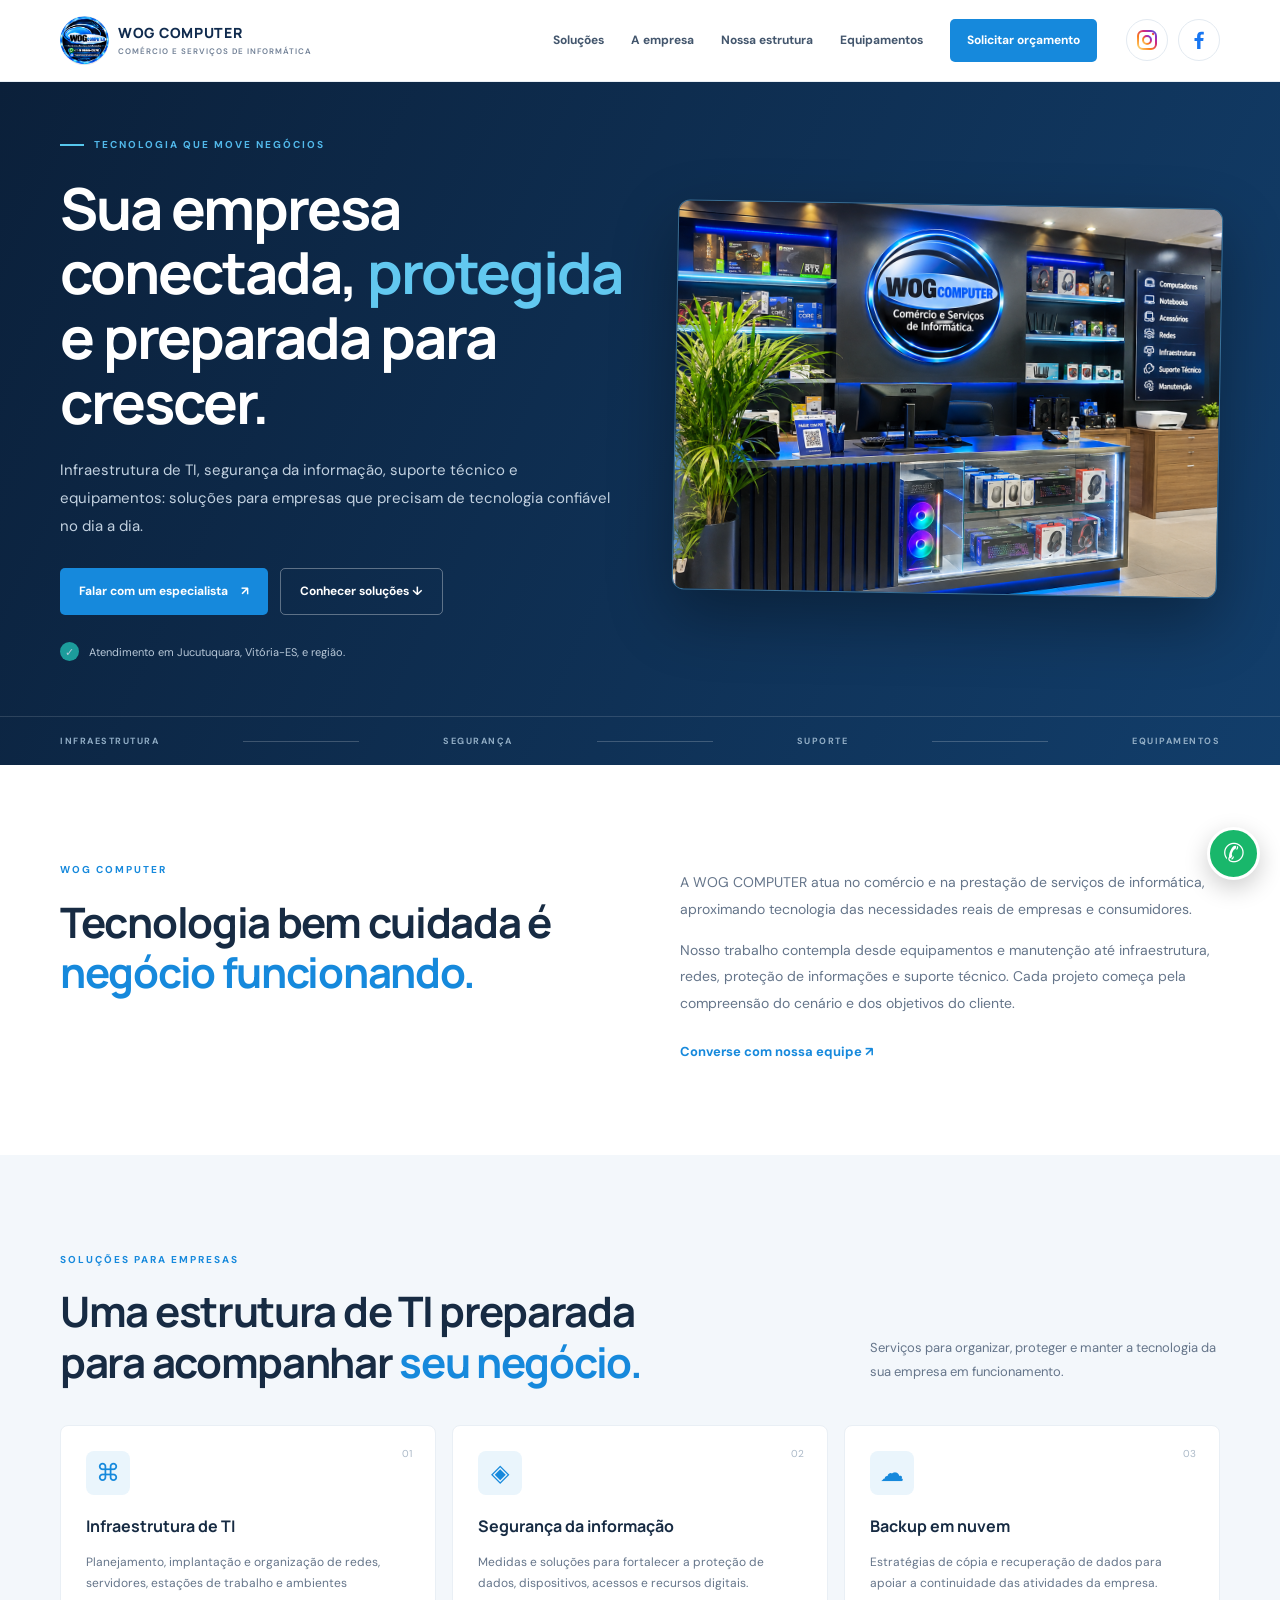
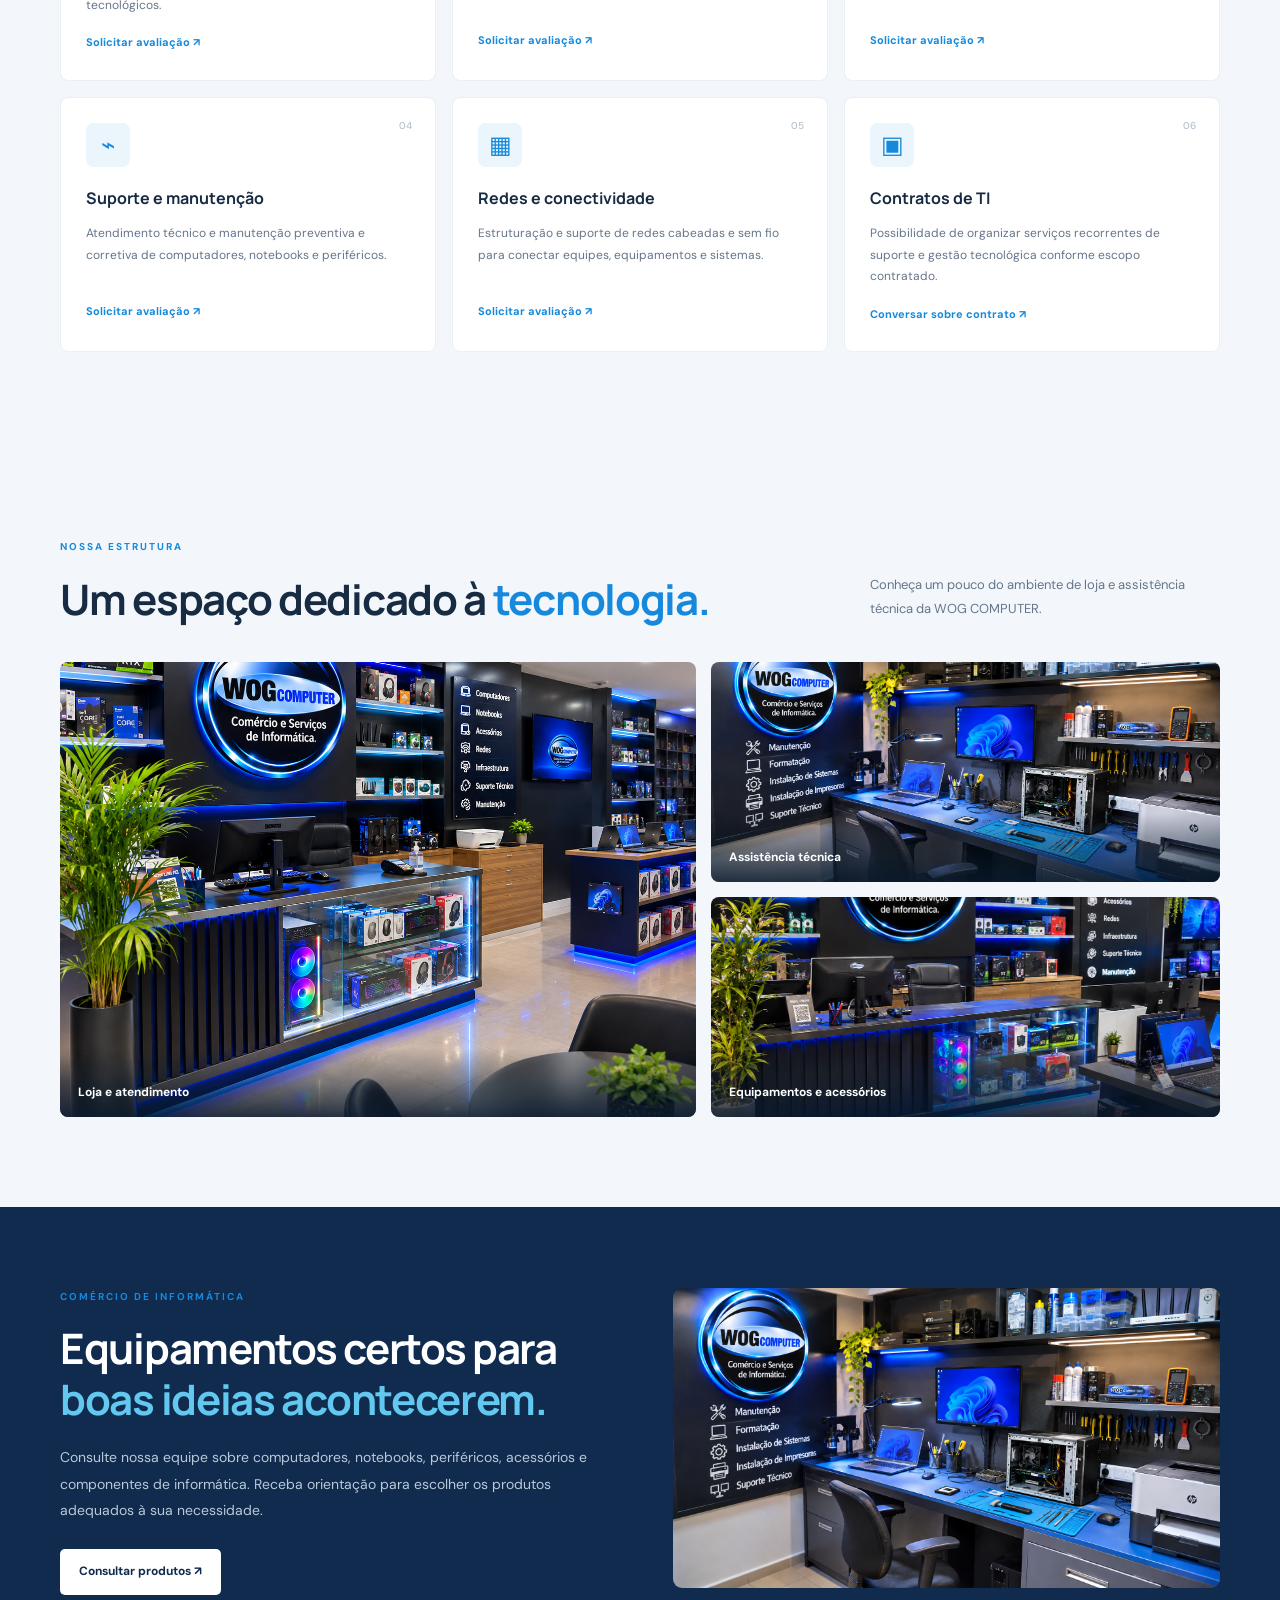
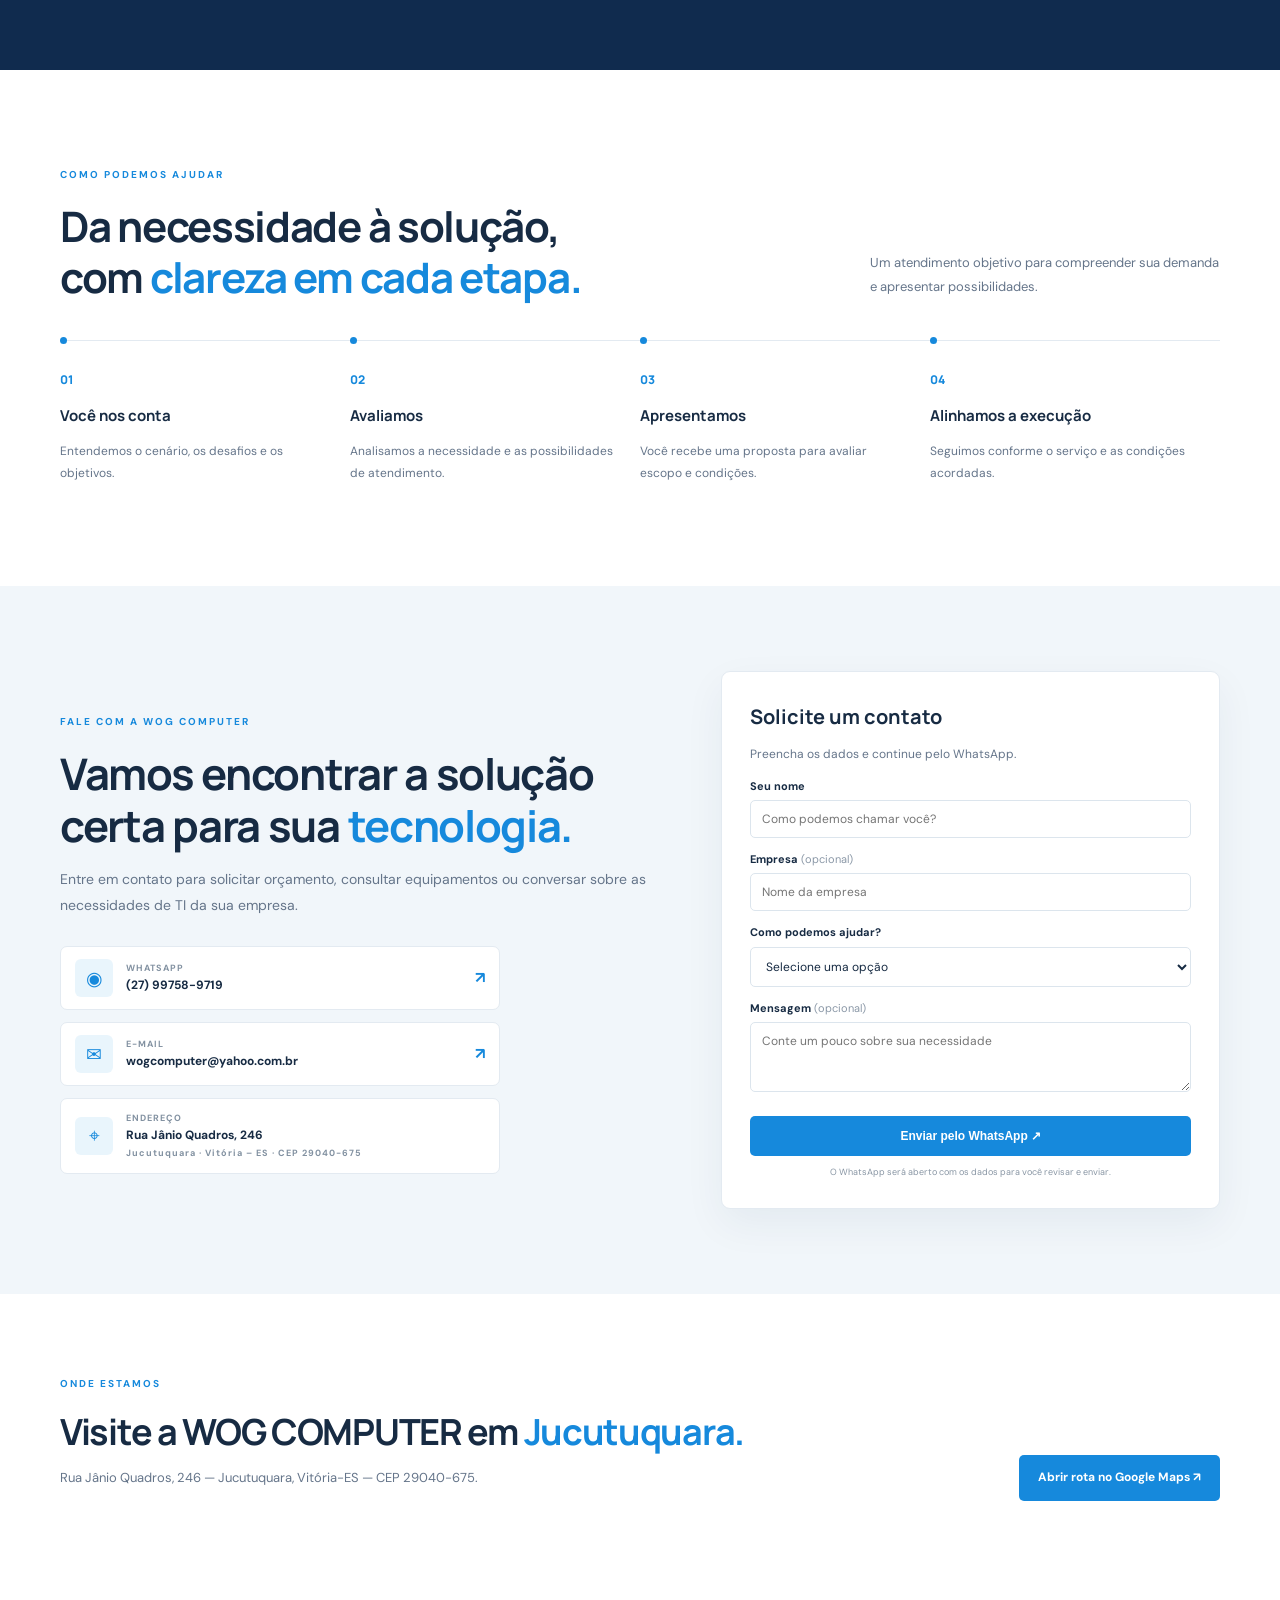
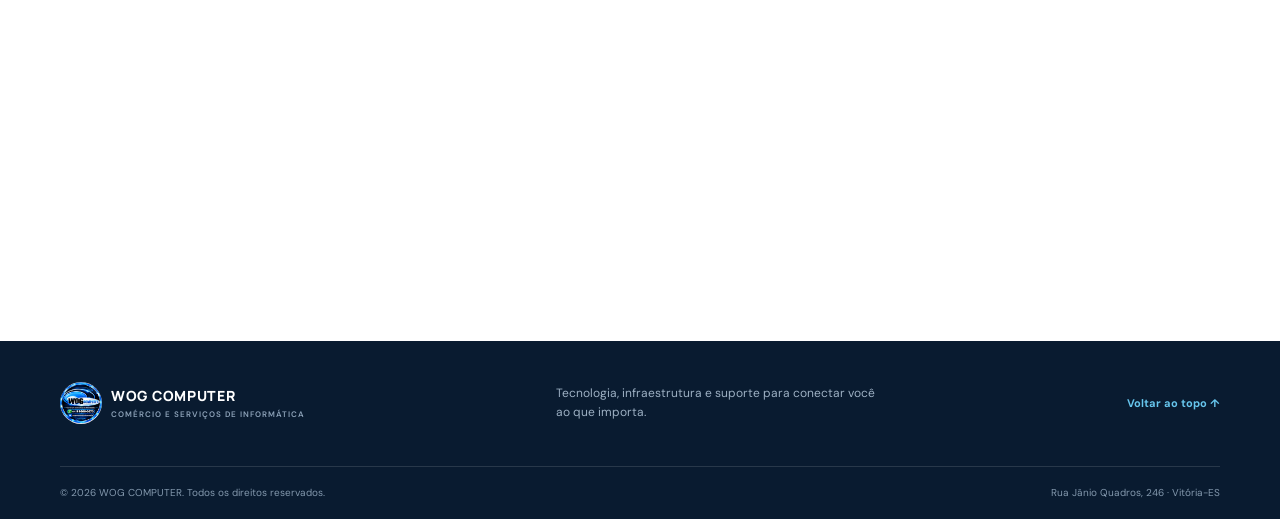
==== index.html @ 7e0d4d4d "WOG_COMPUTER_v2.3.2_ajuste_redes_sociais Ajustes das redes socias instagram e facebook." ====
<!doctype html>
<html lang="pt-BR">
<head>
<!-- Google Analytics 4 - WOG COMPUTER -->
<script async src="https://www.googletagmanager.com/gtag/js?id=G-Y3W56JDHZ1"></script>
<script>
  window.dataLayer = window.dataLayer || [];
  function gtag(){dataLayer.push(arguments);}
  gtag('js', new Date());
  gtag('config', 'G-Y3W56JDHZ1');
</script>
<meta charset="utf-8"><meta name="viewport" content="width=device-width, initial-scale=1">
<meta name="theme-color" content="#102b4e">
<meta name="description" content="WOG COMPUTER em Jucutuquara, Vitória-ES. Infraestrutura de TI, segurança da informação, backup em nuvem, suporte técnico e equipamentos.">
<title>WOG COMPUTER | Tecnologia, infraestrutura e serviços</title>
<link rel="icon" href="assets/favicon.svg" type="image/svg+xml"><link rel="stylesheet" href="styles.css?v=2.3.2">
<meta property="og:title" content="WOG COMPUTER | Tecnologia para sua empresa">
<meta property="og:description" content="Soluções em tecnologia, infraestrutura de TI, segurança, suporte e equipamentos em Vitória-ES.">
<meta property="og:type" content="website">
</head>
<body>
<header class="site-header"><div class="container nav-wrap">
<a class="brand" href="#inicio"><img src="assets/logo-wogcomputer.png" alt="Logo WOG COMPUTER"><span class="brand-name">WOG COMPUTER<small>COMÉRCIO E SERVIÇOS DE INFORMÁTICA</small></span></a>
<button class="menu-toggle" aria-label="Abrir menu" aria-expanded="false">☰</button>
<nav class="nav">
  <a href="#solucoes">Soluções</a>
  <a href="#empresa">A empresa</a>
  <a href="#estrutura">Nossa estrutura</a>
  <a href="#equipamentos">Equipamentos</a>
  <a href="#contato" class="nav-cta">Solicitar orçamento</a>
  <div class="social-links-header" aria-label="Redes sociais da WOG COMPUTER">
    <a class="social-link social-link-instagram" href="https://www.instagram.com/wog.computer/" target="_blank" rel="noopener noreferrer" aria-label="Instagram WOG COMPUTER">
      <svg xmlns="http://www.w3.org/2000/svg" width="24" height="24" viewBox="0 0 24 24" aria-hidden="true" focusable="false">
        <defs>
          <linearGradient id="instagramGradient" x1="0%" y1="100%" x2="100%" y2="0%">
            <stop offset="0%" stop-color="#feda75"/>
            <stop offset="35%" stop-color="#fa7e1e"/>
            <stop offset="65%" stop-color="#d62976"/>
            <stop offset="82%" stop-color="#962fbf"/>
            <stop offset="100%" stop-color="#4f5bd5"/>
          </linearGradient>
        </defs>
        <rect x="3" y="3" width="18" height="18" rx="5" fill="none" stroke="url(#instagramGradient)" stroke-width="2"/>
        <circle cx="12" cy="12" r="4" fill="none" stroke="url(#instagramGradient)" stroke-width="2"/>
        <circle cx="18" cy="6" r="1.2" fill="url(#instagramGradient)"/>
      </svg>
    </a>
    <a class="social-link social-link-facebook" href="https://www.facebook.com/wogcomputer" target="_blank" rel="noopener noreferrer" aria-label="Facebook WOG COMPUTER">
      <svg xmlns="http://www.w3.org/2000/svg" width="24" height="24" viewBox="0 0 24 24" aria-hidden="true" focusable="false">
        <path fill="#1877F2" d="M13.5 21v-8h2.7l.4-3h-3.1V8.1c0-.9.3-1.5 1.6-1.5h1.7V3.9c-.3 0-1.3-.1-2.5-.1-2.5 0-4.2 1.5-4.2 4.3V10H7.5v3h2.6v8z"/>
      </svg>
    </a>
  </div>
</nav>
</div></header>  
<main>
<section class="hero" id="inicio"><div class="container hero-grid"><div class="hero-copy">
<span class="eyebrow"><i></i> TECNOLOGIA QUE MOVE NEGÓCIOS</span>
<h1>Sua empresa conectada, <em>protegida</em> e preparada para crescer.</h1>
<p>Infraestrutura de TI, segurança da informação, suporte técnico e equipamentos: soluções para empresas que precisam de tecnologia confiável no dia a dia.</p>
<div class="hero-actions"><a class="btn btn-primary" href="https://wa.me/5527997589719?text=Ol%C3%A1%21%20Quero%20solicitar%20um%20or%C3%A7amento%20com%20a%20WOG%20COMPUTER." target="_blank" rel="noopener">Falar com um especialista <span>↗</span></a><a class="btn btn-ghost" href="#solucoes">Conhecer soluções ↓</a></div>
<div class="hero-proof"><span class="proof-icon">✓</span><span>Atendimento em Jucutuquara, Vitória-ES, e região.</span></div>
</div><div class="hero-visual"><img src="assets/loja-wogcomputer.png" alt="Interior da loja WOG COMPUTER em ambiente moderno"></div></div>
<div class="hero-bottom"><div class="container bottom-inner"><span>INFRAESTRUTURA</span><span class="bottom-line"></span><span>SEGURANÇA</span><span class="bottom-line"></span><span>SUPORTE</span><span class="bottom-line"></span><span>EQUIPAMENTOS</span></div></div></section>

<section class="section intro" id="empresa"><div class="container intro-grid"><div><span class="section-kicker">WOG COMPUTER</span><h2>Tecnologia bem cuidada é <em>negócio funcionando.</em></h2></div><div class="intro-text"><p>A WOG COMPUTER atua no comércio e na prestação de serviços de informática, aproximando tecnologia das necessidades reais de empresas e consumidores.</p><p>Nosso trabalho contempla desde equipamentos e manutenção até infraestrutura, redes, proteção de informações e suporte técnico. Cada projeto começa pela compreensão do cenário e dos objetivos do cliente.</p><a class="text-link" href="#contato">Converse com nossa equipe ↗</a></div></div></section>

<section class="section solutions" id="solucoes"><div class="container"><div class="section-heading"><div><span class="section-kicker">SOLUÇÕES PARA EMPRESAS</span><h2>Uma estrutura de TI preparada<br>para acompanhar <em>seu negócio.</em></h2></div><p>Serviços para organizar, proteger e manter a tecnologia da sua empresa em funcionamento.</p></div>
<div class="service-grid">
<article class="service-card"><span class="service-number">01</span><div class="service-icon">⌘</div><h3>Infraestrutura de TI</h3><p>Planejamento, implantação e organização de redes, servidores, estações de trabalho e ambientes tecnológicos.</p><a href="#contato">Solicitar avaliação ↗</a></article>
<article class="service-card"><span class="service-number">02</span><div class="service-icon">◈</div><h3>Segurança da informação</h3><p>Medidas e soluções para fortalecer a proteção de dados, dispositivos, acessos e recursos digitais.</p><a href="#contato">Solicitar avaliação ↗</a></article>
<article class="service-card"><span class="service-number">03</span><div class="service-icon">☁</div><h3>Backup em nuvem</h3><p>Estratégias de cópia e recuperação de dados para apoiar a continuidade das atividades da empresa.</p><a href="#contato">Solicitar avaliação ↗</a></article>
<article class="service-card"><span class="service-number">04</span><div class="service-icon">⌁</div><h3>Suporte e manutenção</h3><p>Atendimento técnico e manutenção preventiva e corretiva de computadores, notebooks e periféricos.</p><a href="#contato">Solicitar avaliação ↗</a></article>
<article class="service-card"><span class="service-number">05</span><div class="service-icon">▦</div><h3>Redes e conectividade</h3><p>Estruturação e suporte de redes cabeadas e sem fio para conectar equipes, equipamentos e sistemas.</p><a href="#contato">Solicitar avaliação ↗</a></article>
<article class="service-card"><span class="service-number">06</span><div class="service-icon">▣</div><h3>Contratos de TI</h3><p>Possibilidade de organizar serviços recorrentes de suporte e gestão tecnológica conforme escopo contratado.</p><a href="#contato">Conversar sobre contrato ↗</a></article>
</div></div></section>

<section class="gallery section" id="estrutura"><div class="container"><div class="section-heading"><div><span class="section-kicker">NOSSA ESTRUTURA</span><h2>Um espaço dedicado à <em>tecnologia.</em></h2></div><p>Conheça um pouco do ambiente de loja e assistência técnica da WOG COMPUTER.</p></div>
<div class="photo-grid"><figure class="photo-main"><img src="assets/loja-interior.png" alt="Ambiente interno da WOG COMPUTER"><figcaption>Loja e atendimento</figcaption></figure><figure><img src="assets/bancada-assistencia.png" alt="Bancada de assistência técnica e manutenção"><figcaption>Assistência técnica</figcaption></figure><figure><img src="assets/loja-moderna.png" alt="Exposição de equipamentos e acessórios"><figcaption>Equipamentos e acessórios</figcaption></figure></div></div></section>

<section class="equipment" id="equipamentos"><div class="container equipment-grid"><div class="equipment-copy"><span class="section-kicker">COMÉRCIO DE INFORMÁTICA</span><h2>Equipamentos certos para <em>boas ideias acontecerem.</em></h2><p>Consulte nossa equipe sobre computadores, notebooks, periféricos, acessórios e componentes de informática. Receba orientação para escolher os produtos adequados à sua necessidade.</p><a class="btn btn-light" href="https://wa.me/5527997589719?text=Ol%C3%A1%21%20Quero%20consultar%20equipamentos%20com%20a%20WOG%20COMPUTER." target="_blank" rel="noopener">Consultar produtos ↗</a></div><div class="equipment-image"><img src="assets/bancada-assistencia.png" alt="Equipamentos e serviços de informática"></div></div></section>

<section class="section process"><div class="container"><div class="section-heading"><div><span class="section-kicker">COMO PODEMOS AJUDAR</span><h2>Da necessidade à solução,<br>com <em>clareza em cada etapa.</em></h2></div><p>Um atendimento objetivo para compreender sua demanda e apresentar possibilidades.</p></div><div class="steps"><div class="step"><b>01</b><h3>Você nos conta</h3><p>Entendemos o cenário, os desafios e os objetivos.</p></div><div class="step"><b>02</b><h3>Avaliamos</h3><p>Analisamos a necessidade e as possibilidades de atendimento.</p></div><div class="step"><b>03</b><h3>Apresentamos</h3><p>Você recebe uma proposta para avaliar escopo e condições.</p></div><div class="step"><b>04</b><h3>Alinhamos a execução</h3><p>Seguimos conforme o serviço e as condições acordadas.</p></div></div></div></section>

<section class="contact" id="contato"><div class="container contact-grid"><div><span class="section-kicker">FALE COM A WOG COMPUTER</span><h2>Vamos encontrar a solução certa para sua <em>tecnologia.</em></h2><p>Entre em contato para solicitar orçamento, consultar equipamentos ou conversar sobre as necessidades de TI da sua empresa.</p>
<div class="contact-items"><a href="https://wa.me/5527997589719" target="_blank" rel="noopener"><span class="contact-symbol">◉</span><span><small>WHATSAPP</small><strong>(27) 99758-9719</strong></span><b>↗</b></a><a href="mailto:wogcomputer@yahoo.com.br"><span class="contact-symbol">✉</span><span><small>E-MAIL</small><strong>wogcomputer@yahoo.com.br</strong></span><b>↗</b></a><div class="address-card"><span class="contact-symbol">⌖</span><span><small>ENDEREÇO</small><strong>Rua Jânio Quadros, 246</strong><small>Jucutuquara · Vitória – ES · CEP 29040-675</small></span></div></div>
</div><form class="contact-form" id="quote-form"><h3>Solicite um contato</h3><p>Preencha os dados e continue pelo WhatsApp.</p>
<label for="name">Seu nome</label><input id="name" name="name" required placeholder="Como podemos chamar você?">
<label for="company">Empresa <span>(opcional)</span></label><input id="company" name="company" placeholder="Nome da empresa">
<label for="interest">Como podemos ajudar?</label><select id="interest" name="interest" required><option value="">Selecione uma opção</option><option>Infraestrutura de TI</option><option>Segurança da informação</option><option>Backup em nuvem</option><option>Suporte e manutenção</option><option>Redes e conectividade</option><option>Computadores e equipamentos</option><option>Contrato de serviços de TI</option><option>Outra necessidade</option></select>
<label for="message">Mensagem <span>(opcional)</span></label><textarea id="message" name="message" rows="3" placeholder="Conte um pouco sobre sua necessidade"></textarea>
<button class="btn btn-primary form-submit" type="submit">Enviar pelo WhatsApp ↗</button><small class="form-note">O WhatsApp será aberto com os dados para você revisar e enviar.</small></form></div></section>

<section class="map-section"><div class="container map-heading"><div><span class="section-kicker">ONDE ESTAMOS</span><h2>Visite a WOG COMPUTER em <em>Jucutuquara.</em></h2><p>Rua Jânio Quadros, 246 — Jucutuquara, Vitória-ES — CEP 29040-675.</p></div><a class="btn btn-primary" href="https://www.google.com/maps/search/?api=1&query=Rua%20J%C3%A2nio%20Quadros%2C%20246%2C%20Jucutuquara%2C%20Vit%C3%B3ria%2C%20ES%2C%2029040-675" target="_blank" rel="noopener">Abrir rota no Google Maps ↗</a></div><div class="container"><iframe class="map-frame" title="Mapa da região da WOG COMPUTER em Jucutuquara, Vitória-ES" src="https://www.google.com/maps?q=Rua%20J%C3%A2nio%20Quadros%2C%20246%2C%20Jucutuquara%2C%20Vit%C3%B3ria%2C%20ES%2C%2029040-675&output=embed" loading="lazy" referrerpolicy="no-referrer-when-downgrade"></iframe></div></section>
</main>
<footer class="footer"><div class="container footer-top"><a class="brand brand-footer" href="#inicio"><img src="assets/logo-wogcomputer.png" alt=""><span class="brand-name">WOG COMPUTER<small>COMÉRCIO E SERVIÇOS DE INFORMÁTICA</small></span></a><p>Tecnologia, infraestrutura e suporte para conectar você ao que importa.</p><a class="back-top" href="#inicio">Voltar ao topo ↑</a></div><div class="container footer-bottom"><span>© <span id="year"></span> WOG COMPUTER. Todos os direitos reservados.</span><span>Rua Jânio Quadros, 246 · Vitória-ES</span></div></footer>
<a class="whatsapp-float" href="https://wa.me/5527997589719?text=Ol%C3%A1%21%20Vim%20pelo%20site%20da%20WOG%20COMPUTER." target="_blank" rel="noopener" aria-label="Fale com a WOG COMPUTER pelo WhatsApp">✆</a>
<script src="script.js"></script>
</body></html>
---- styles.css ----
@import url('https://fonts.googleapis.com/css2?family=DM+Sans:wght@400;500;600;700&family=Manrope:wght@400;500;600;700;800&display=swap');
:root{--navy:#102b4e;--blue:#1689dc;--cyan:#56c7ed;--ink:#172b43;--muted:#65758a;--pale:#f3f7fb;--line:#e3eaf1}*{box-sizing:border-box}html{scroll-behavior:smooth;scroll-padding-top:85px}body{margin:0;font-family:"DM Sans",Arial,sans-serif;color:var(--ink);line-height:1.65}a{color:inherit;text-decoration:none}.container{width:min(1160px,calc(100% - 44px));margin:auto}.site-header{height:82px;background:#fff;position:sticky;top:0;z-index:20;border-bottom:1px solid #e8eef4}.nav-wrap{height:100%;display:flex;align-items:center;justify-content:space-between}.brand{display:flex;align-items:center;gap:9px;color:var(--navy)}.brand img{width:49px;height:49px;object-fit:cover;border-radius:50%}.brand-name{font:800 14px Manrope,sans-serif;letter-spacing:.7px;line-height:1.2}.brand-name small{display:block;font:600 8px "DM Sans",sans-serif;letter-spacing:1px;color:#718096;margin-top:4px}.nav{display:flex;align-items:center;gap:27px;font-size:12px;font-weight:700;color:#43566d}.nav a:hover{color:var(--blue)}.nav .nav-cta{background:var(--blue);color:white;padding:12px 17px;border-radius:5px}.menu-toggle{display:none;border:0;background:none;font-size:25px;color:var(--navy)}
.hero{background:linear-gradient(115deg,#0b203a,#123e6b);color:#fff;overflow:hidden}.hero-grid{min-height:560px;display:grid;grid-template-columns:1fr .95fr;gap:42px;align-items:center;padding:55px 0}.eyebrow,.section-kicker{font-size:10px;font-weight:700;letter-spacing:2px;color:#52b9eb}.eyebrow{display:flex;gap:10px;align-items:center}.eyebrow i{width:24px;height:2px;background:var(--cyan)}h1,h2,h3{font-family:Manrope,sans-serif}h1{font-size:clamp(38px,4.8vw,58px);line-height:1.12;letter-spacing:-2px;margin:22px 0}h1 em,h2 em{font-style:normal;color:#62c8f0}.hero-copy>p{font-size:15px;line-height:1.85;color:#c2d1e0;max-width:550px}.hero-actions{display:flex;gap:12px;flex-wrap:wrap;margin-top:27px}.btn{display:inline-flex;align-items:center;justify-content:center;gap:13px;padding:13px 19px;border-radius:5px;font-weight:700;font-size:12px;border:0;cursor:pointer;transition:.2s}.btn-primary{background:var(--blue);color:#fff}.btn-primary:hover{background:#0875c1;transform:translateY(-2px)}.btn-ghost{color:white;border:1px solid #ffffff55}.hero-proof{display:flex;gap:10px;align-items:center;color:#b9c9d9;font-size:11px;margin-top:27px}.proof-icon{width:19px;height:19px;border-radius:50%;background:#1c9c9b;display:grid;place-items:center}.hero-visual{height:390px;border-radius:12px;overflow:hidden;border:1px solid #7bc7ed66;box-shadow:0 25px 65px #0005;transform:rotate(1deg)}.hero-visual img{width:100%;height:100%;object-fit:cover}.hero-bottom{border-top:1px solid #ffffff22}.bottom-inner{height:48px;display:flex;align-items:center;justify-content:space-between;color:#91adc5;font-size:9px;letter-spacing:1.5px;font-weight:700}.bottom-line{height:1px;width:10%;background:#ffffff33}
.section{padding:90px 0}.intro-grid{display:grid;grid-template-columns:1fr 1fr;gap:80px}.section-kicker{color:var(--blue)}h2{font-size:clamp(29px,3.4vw,42px);line-height:1.2;letter-spacing:-1.3px;margin:15px 0 0}.section h2 em,.contact h2 em,.map-section h2 em{color:var(--blue)}.intro-text{font-size:14px;line-height:1.9;color:var(--muted)}.text-link{display:inline-block;color:var(--blue);font-weight:700;margin-top:10px;font-size:13px}.solutions,.gallery{background:var(--pale)}.section-heading{display:flex;justify-content:space-between;align-items:end;gap:40px;margin-bottom:38px}.section-heading>p{max-width:350px;color:var(--muted);font-size:13px;line-height:1.8;margin:0 0 4px}.service-grid{display:grid;grid-template-columns:repeat(3,1fr);gap:16px}.service-card{background:#fff;border:1px solid #e9eff5;border-radius:8px;padding:25px;min-height:245px;position:relative;transition:.2s}.service-card:hover{transform:translateY(-4px);box-shadow:0 15px 35px #14395b12}.service-number{position:absolute;right:23px;top:20px;color:#aab8c7;font-size:10px}.service-icon{width:44px;height:44px;border-radius:8px;background:#eaf5fc;color:var(--blue);display:grid;place-items:center;font-size:24px;margin-bottom:18px}.service-card h3{font-size:16px;margin:0 0 9px}.service-card p{font-size:12px;line-height:1.8;color:var(--muted);min-height:62px}.service-card a{font-size:11px;font-weight:700;color:var(--blue)}
.photo-grid{display:grid;grid-template-columns:1.25fr 1fr;grid-template-rows:220px 220px;gap:15px}.photo-grid figure{margin:0;position:relative;border-radius:8px;overflow:hidden;background:#dce7f0}.photo-grid figure:first-child{grid-row:span 2}.photo-grid img{width:100%;height:100%;object-fit:cover;display:block;transition:transform .4s}.photo-grid figure:hover img{transform:scale(1.035)}.photo-grid figcaption{position:absolute;bottom:0;left:0;right:0;padding:35px 18px 14px;color:#fff;font-weight:700;font-size:12px;background:linear-gradient(transparent,#07182bd9)}
.equipment{background:var(--navy);color:white}.equipment-grid{display:grid;grid-template-columns:1fr 1fr;gap:65px;align-items:center;padding:75px 0}.equipment h2{font-size:clamp(30px,3.3vw,42px);margin:15px 0}.equipment h2 em{color:#62c8f0}.equipment-copy p{color:#b9c9d8;font-size:14px;line-height:1.9;margin:20px 0 25px}.btn-light{background:white;color:var(--navy)}.equipment-image{height:300px;border-radius:9px;overflow:hidden}.equipment-image img{width:100%;height:100%;object-fit:cover}
.steps{display:grid;grid-template-columns:repeat(4,1fr);border-top:1px solid var(--line)}.step{padding:25px 22px 0 0;position:relative}.step:before{content:"";position:absolute;top:-4px;left:0;width:7px;height:7px;border-radius:50%;background:var(--blue)}.step>b{font:800 12px Manrope;color:var(--blue)}.step h3{font-size:15px;margin:12px 0 7px}.step p{font-size:12px;color:var(--muted);line-height:1.8}
.contact{background:#f1f6fa;padding:85px 0}.contact-grid{display:grid;grid-template-columns:1fr .85fr;gap:75px;align-items:center}.contact h2{font-size:clamp(31px,3.4vw,44px);margin:15px 0}.contact-grid>div>p{color:var(--muted);font-size:14px;line-height:1.85}.contact-items{display:grid;gap:12px;margin-top:27px;max-width:440px}.contact-items>a,.address-card{display:flex;align-items:center;gap:13px;padding:12px 14px;background:#fff;border:1px solid var(--line);border-radius:7px}.contact-symbol{width:38px;height:38px;background:#e9f5fc;color:var(--blue);border-radius:6px;display:grid;place-items:center;font-size:19px;flex:none}.contact-items small,.address-card small{display:block;font-size:9px;letter-spacing:1px;color:#8291a1;font-weight:700}.contact-items strong,.address-card strong{display:block;font-size:12px}.contact-items>a>b{margin-left:auto;color:var(--blue)}.contact-form{background:#fff;border:1px solid var(--line);padding:28px;border-radius:9px;box-shadow:0 15px 40px #1335530f}.contact-form h3{font-size:20px;margin:0 0 4px}.contact-form>p{font-size:12px;color:var(--muted)}.contact-form label{display:block;font-size:11px;font-weight:700;margin:12px 0 5px}.contact-form label span{font-weight:400;color:#8b98a7}.contact-form input,.contact-form select,.contact-form textarea{width:100%;border:1px solid #dce5ed;border-radius:5px;padding:10px 11px;font:12px "DM Sans",sans-serif;color:var(--ink);background:white}.contact-form textarea{resize:vertical}.form-submit{width:100%;margin-top:16px}.form-note{display:block;color:#8996a4;font-size:9px;text-align:center;margin-top:9px}
.map-section{padding:75px 0;background:white}.map-heading{display:flex;align-items:end;justify-content:space-between;gap:30px;margin-bottom:25px}.map-heading h2{font-size:clamp(26px,3vw,36px)}.map-heading p{color:var(--muted);font-size:13px}.map-frame{width:100%;height:340px;border:0;border-radius:8px;display:block}.footer{background:#091b30;color:white}.footer-top{min-height:125px;display:flex;align-items:center;justify-content:space-between;gap:20px}.brand-footer{color:white}.brand-footer img{width:42px;height:42px}.brand-footer .brand-name small{color:#8da2b8}.footer-top>p{font-size:12px;color:#9db0c3;max-width:320px}.back-top{font-size:11px;color:#67c6ed;font-weight:700}.footer-bottom{border-top:1px solid #ffffff20;min-height:53px;display:flex;justify-content:space-between;align-items:center;color:#8398ad;font-size:10px}.whatsapp-float{position:fixed;right:20px;bottom:20px;width:53px;height:53px;border-radius:50%;background:#19b76b;color:white;display:grid;place-items:center;font-size:26px;box-shadow:0 8px 25px #0003;z-index:15;border:3px solid white}
@media(max-width:850px){.nav{gap:14px;font-size:11px}.hero-grid{gap:25px}.hero-visual{height:320px}.intro-grid,.contact-grid{gap:38px}.equipment-grid{gap:30px}}
@media(max-width:680px){.container{width:calc(100% - 34px)}.site-header{height:70px}.brand img{width:42px;height:42px}.brand-name{font-size:12px}.menu-toggle{display:block;border:0;background:none;font-size:25px;color:var(--navy)}.nav{display:none;position:absolute;top:69px;left:0;right:0;background:white;padding:15px 22px 22px;box-shadow:0 15px 25px #102b4e1a;flex-direction:column;align-items:stretch;gap:0}.nav.open{display:flex}.nav a{padding:12px 3px;border-bottom:1px solid var(--line)}.nav .nav-cta{text-align:center;margin-top:10px}.hero-grid{display:block;padding:60px 0 35px}.hero-visual{height:260px;margin-top:35px}.hero h1{font-size:41px}.hero-copy>p{font-size:14px}.bottom-inner{font-size:7px;letter-spacing:.8px;gap:8px}.bottom-line{width:4%}.section{padding:68px 0}.intro-grid,.equipment-grid,.contact-grid{grid-template-columns:1fr;gap:25px}.section-heading{display:block}.section-heading>p{margin-top:17px}.service-grid{grid-template-columns:1fr}.service-card{min-height:0}.service-card p{min-height:0}.photo-grid{grid-template-columns:1fr 1fr;grid-template-rows:220px 160px}.photo-grid figure:first-child{grid-column:span 2;grid-row:auto}.equipment-grid{padding:60px 0}.equipment-image{height:220px;order:2}.steps{grid-template-columns:1fr 1fr;row-gap:22px}.contact{padding:65px 0}.contact-form{padding:22px 18px}.map-section{padding:60px 0}.map-heading{display:block}.map-heading .btn{margin-top:12px}.map-frame{height:280px}.footer-top{padding:26px 0;align-items:flex-start;flex-direction:column;gap:14px}.footer-bottom{padding:14px 0;align-items:flex-start;flex-direction:column;gap:6px}.whatsapp-float{right:14px;bottom:14px;width:49px;height:49px}}

/* Redes sociais no cabeçalho — estilos consolidados WOG COMPUTER v2.3.1 */
header.site-header nav.nav .social-links-header {
  display: flex !important;
  flex: 0 0 auto !important;
  flex-shrink: 0 !important;
  align-items: center !important;
  justify-content: center !important;
  gap: 10px !important;
  width: auto !important;
  min-width: max-content !important;
  margin: 0 0 0 2px !important;
  padding: 0 !important;
  border: 0 !important;
}

header.site-header nav.nav .social-links-header > a,
header.site-header nav.nav .social-links-header > a:link,
header.site-header nav.nav .social-links-header > a:visited {
  box-sizing: border-box !important;
  display: inline-flex !important;
  flex: 0 0 42px !important;
  flex-shrink: 0 !important;
  align-items: center !important;
  justify-content: center !important;
  width: 42px !important;
  min-width: 42px !important;
  max-width: 42px !important;
  height: 42px !important;
  min-height: 42px !important;
  max-height: 42px !important;
  margin: 0 !important;
  padding: 0 !important;
  border: 1px solid var(--line) !important;
  border-radius: 50% !important;
  border-bottom: 1px solid var(--line) !important;
  background: #fff !important;
  color: var(--navy) !important;
  line-height: 1 !important;
  text-decoration: none !important;
  opacity: 1 !important;
  visibility: visible !important;
  overflow: visible !important;
  transition: background .2s, color .2s, border-color .2s, transform .2s !important;
}

header.site-header nav.nav .social-links-header > a:hover,
header.site-header nav.nav .social-links-header > a:focus-visible {
  background: #eaf5fc !important;
  color: var(--blue) !important;
  border-color: var(--blue) !important;
  transform: translateY(-2px);
  outline-offset: 3px;
}

header.site-header nav.nav .social-links-header > a > svg {
  display: block !important;
  flex: 0 0 24px !important;
  width: 24px !important;
  min-width: 24px !important;
  max-width: 24px !important;
  height: 24px !important;
  min-height: 24px !important;
  max-height: 24px !important;
  margin: 0 !important;
  padding: 0 !important;
  overflow: visible !important;
  opacity: 1 !important;
  visibility: visible !important;
  color: currentColor !important;
}

@media (max-width: 850px) {
  .nav {
    gap: 12px;
    font-size: 11px;
  }

  header.site-header nav.nav .social-links-header {
    gap: 8px !important;
  }

  header.site-header nav.nav .social-links-header > a {
    flex-basis: 38px !important;
    width: 38px !important;
    min-width: 38px !important;
    max-width: 38px !important;
    height: 38px !important;
    min-height: 38px !important;
    max-height: 38px !important;
  }

  header.site-header nav.nav .social-links-header > a > svg {
    flex-basis: 22px !important;
    width: 22px !important;
    min-width: 22px !important;
    max-width: 22px !important;
    height: 22px !important;
    min-height: 22px !important;
    max-height: 22px !important;
  }
}

@media (max-width: 680px) {
  header.site-header nav.nav .social-links-header {
    align-self: flex-start !important;
    justify-content: flex-start !important;
    gap: 12px !important;
    margin: 12px 0 0 !important;
    padding: 12px 0 0 !important;
    border-top: 1px solid var(--line) !important;
  }

  header.site-header nav.nav .social-links-header > a {
    flex: 0 0 42px !important;
    width: 42px !important;
    min-width: 42px !important;
    max-width: 42px !important;
    height: 42px !important;
    min-height: 42px !important;
    max-height: 42px !important;
    padding: 0 !important;
    border: 1px solid var(--line) !important;
  }

  header.site-header nav.nav .social-links-header > a > svg {
    flex: 0 0 24px !important;
    width: 24px !important;
    min-width: 24px !important;
    max-width: 24px !important;
    height: 24px !important;
    min-height: 24px !important;
    max-height: 24px !important;
  }
}
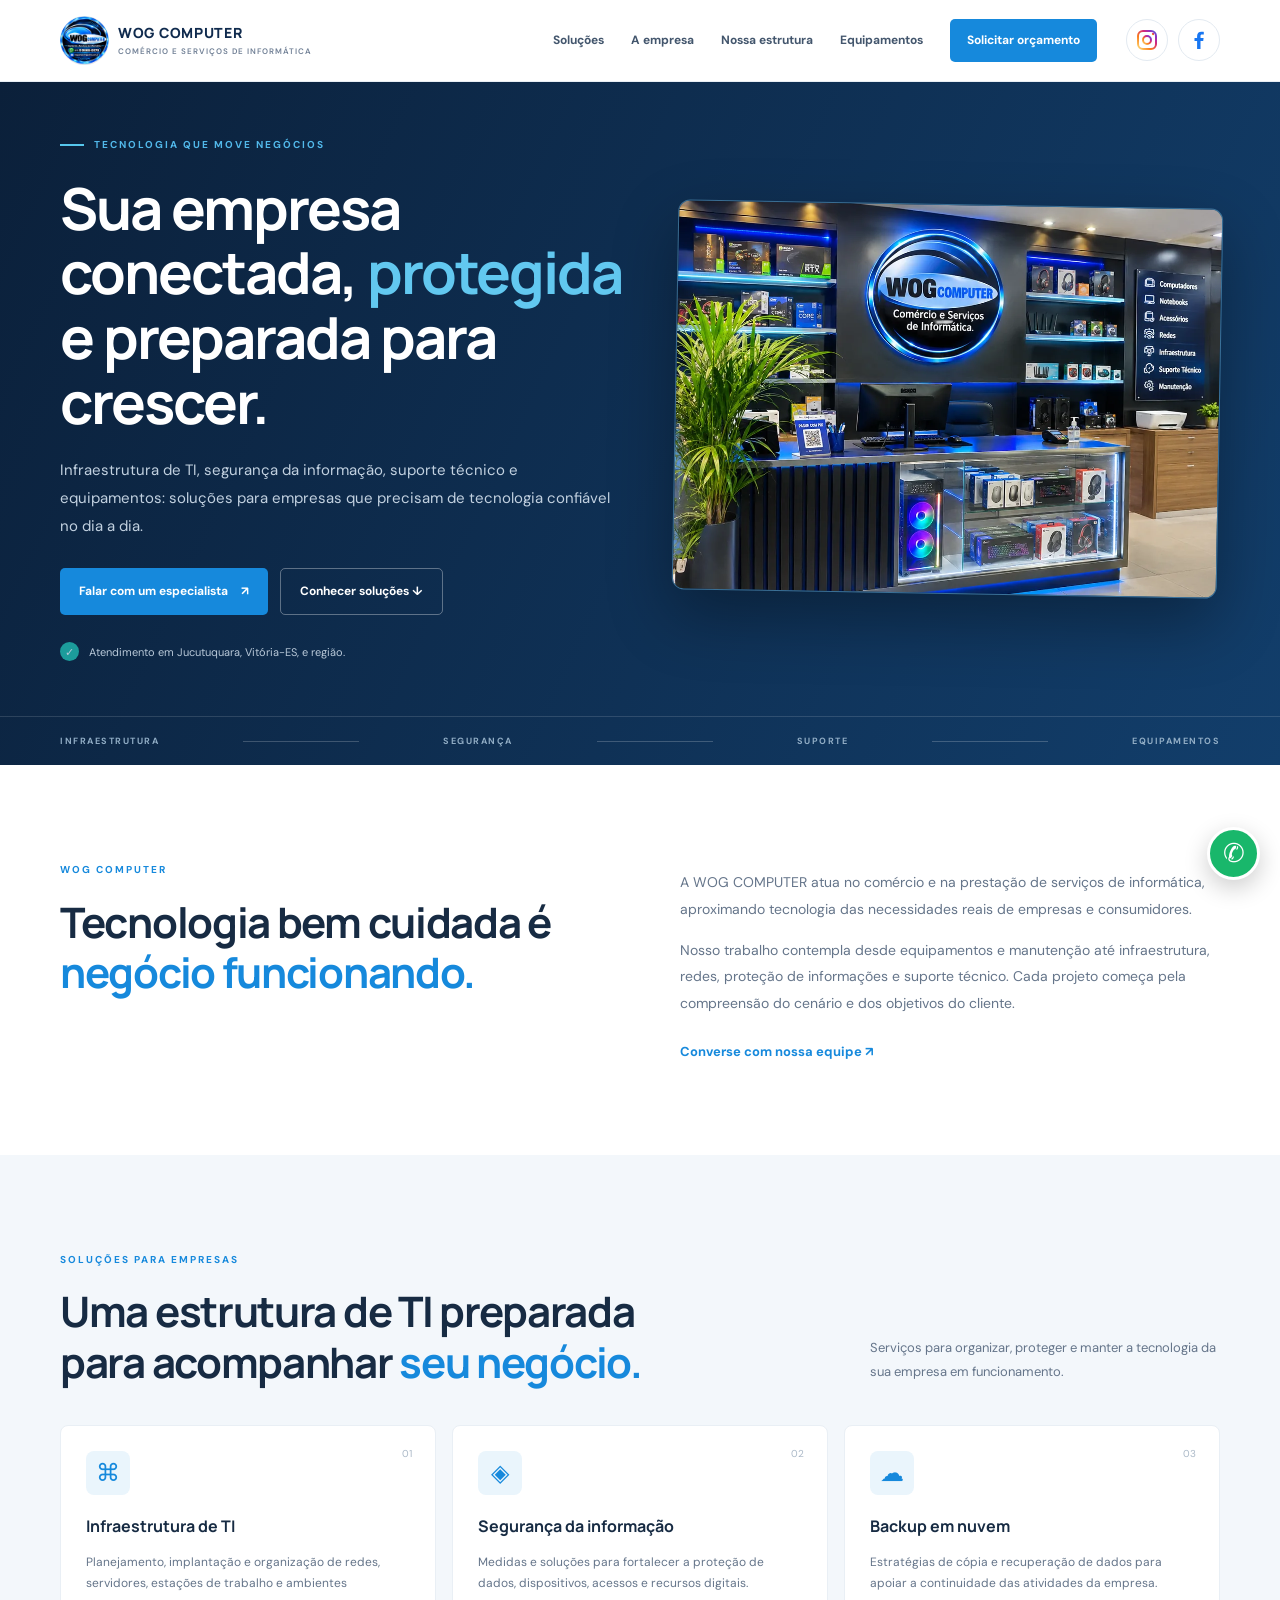
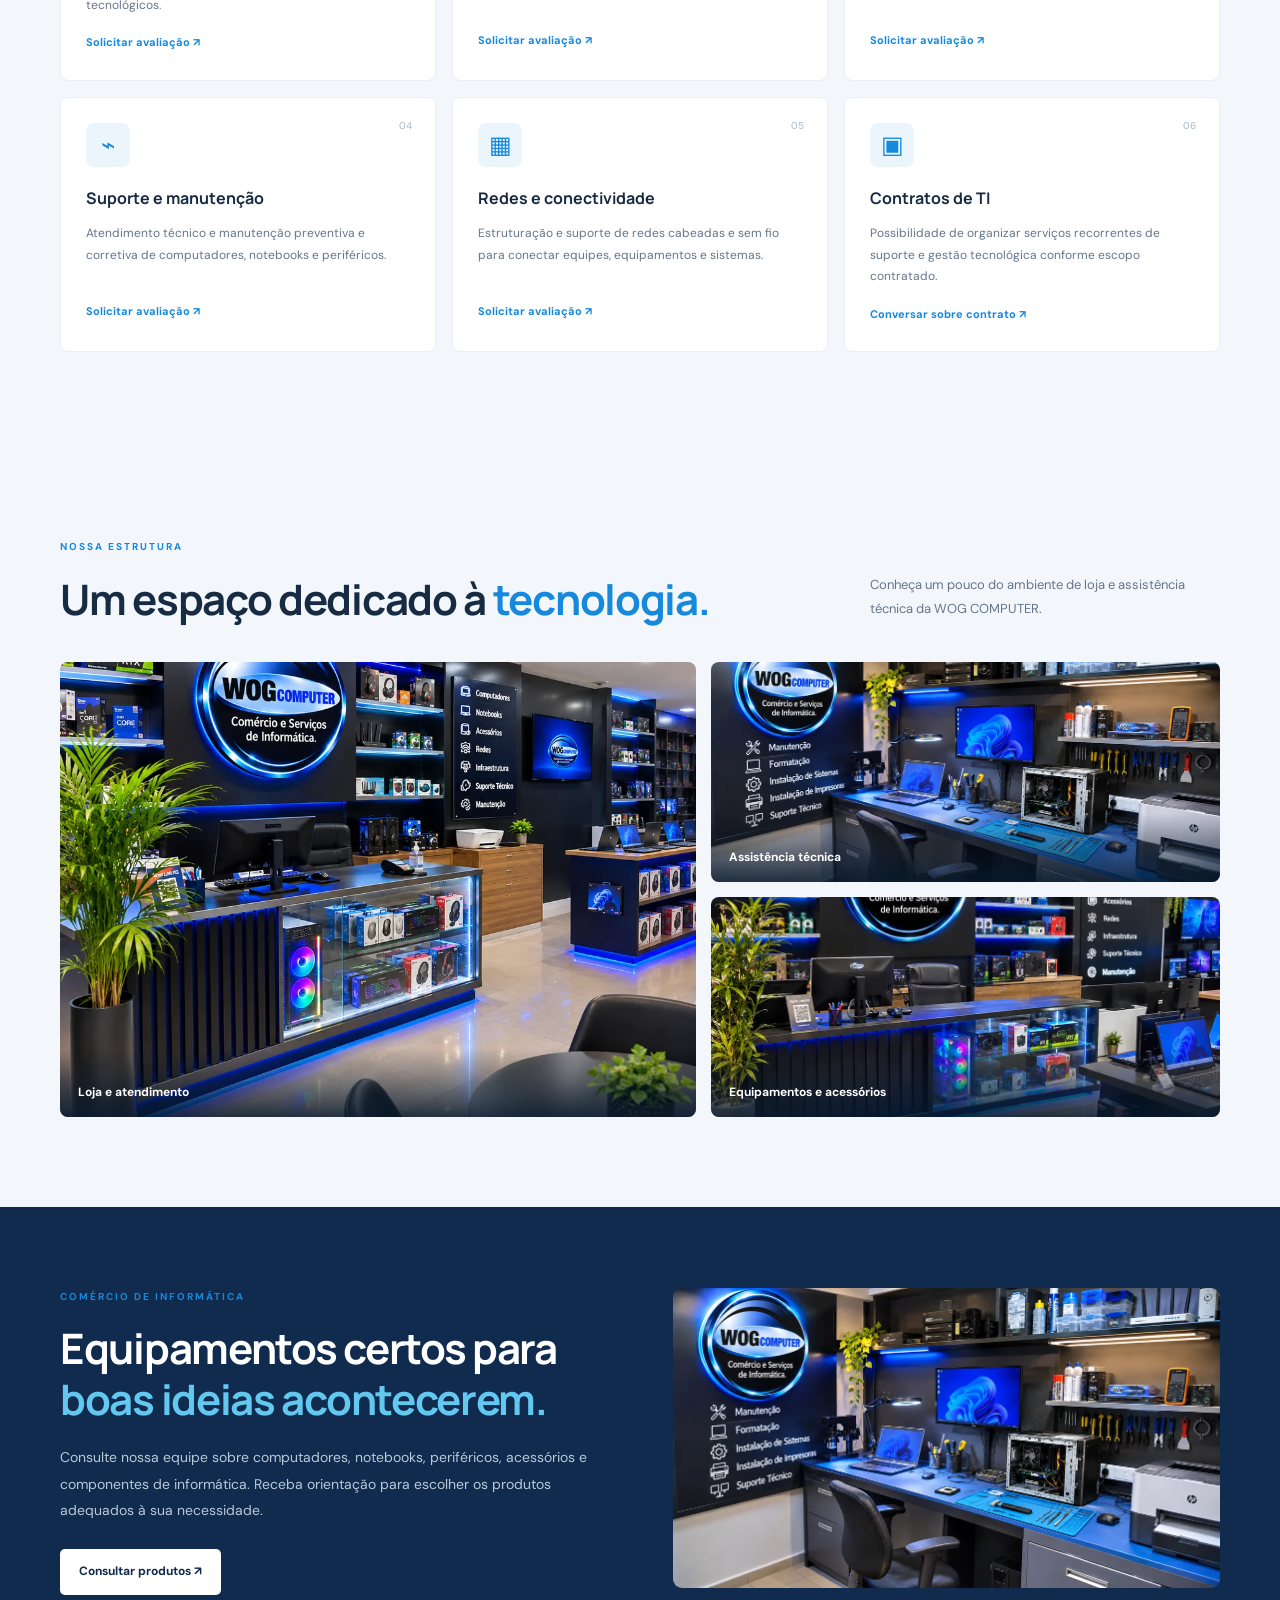
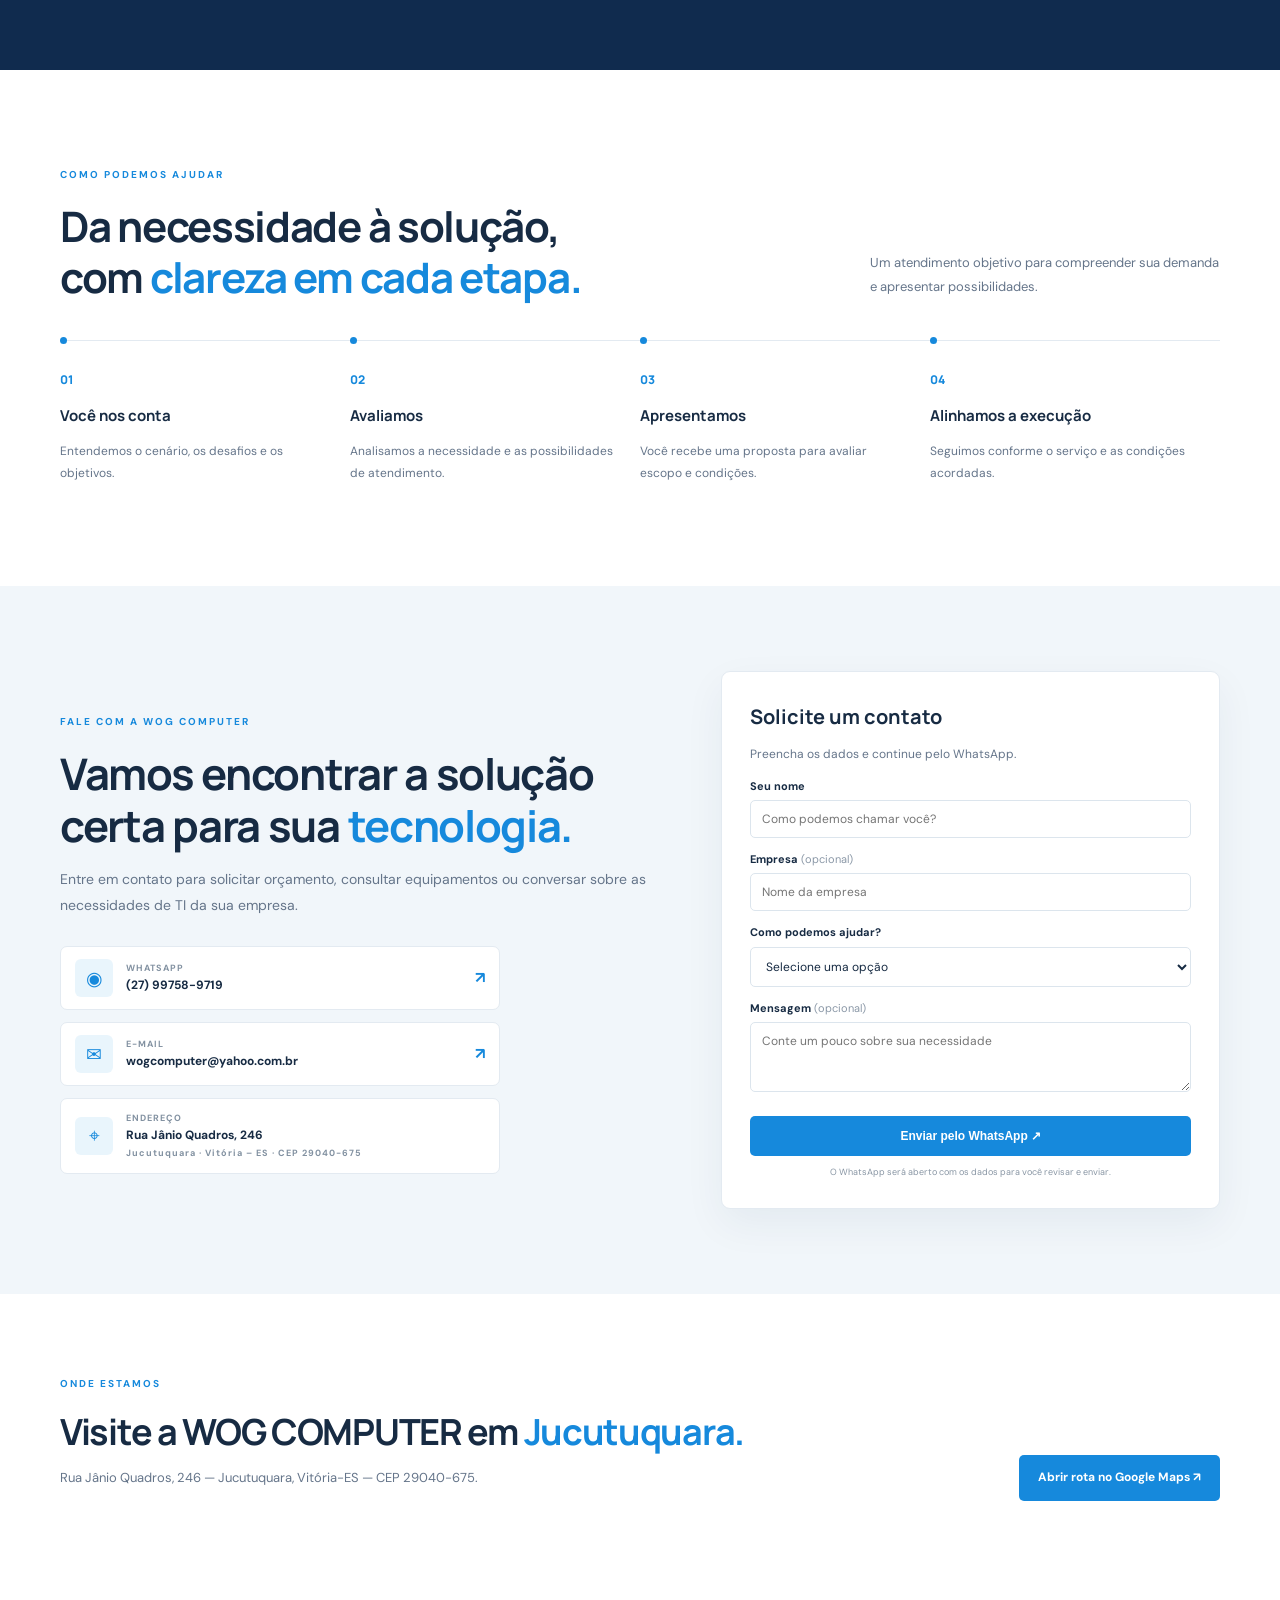
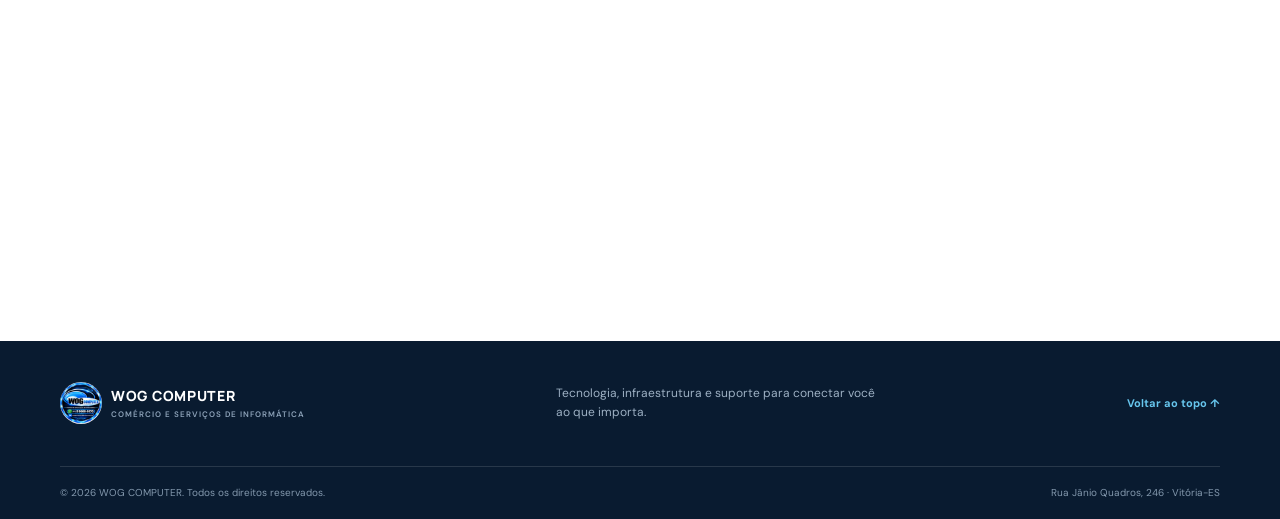
==== commit 899eddcc: "WOG COMPUTER v2.3.4 - Atualização do index.html Atualização do arquivo principal para a versão 2.3.4" ====
--- a/index.html
+++ b/index.html
@@ -1,26 +1,99 @@
 <!doctype html>
 <html lang="pt-BR">
 <head>
-<!-- Google Analytics 4 - WOG COMPUTER -->
-<script async src="https://www.googletagmanager.com/gtag/js?id=G-Y3W56JDHZ1"></script>
-<script>
-  window.dataLayer = window.dataLayer || [];
-  function gtag(){dataLayer.push(arguments);}
-  gtag('js', new Date());
-  gtag('config', 'G-Y3W56JDHZ1');
-</script>
-<meta charset="utf-8"><meta name="viewport" content="width=device-width, initial-scale=1">
-<meta name="theme-color" content="#102b4e">
-<meta name="description" content="WOG COMPUTER em Jucutuquara, Vitória-ES. Infraestrutura de TI, segurança da informação, backup em nuvem, suporte técnico e equipamentos.">
-<title>WOG COMPUTER | Tecnologia, infraestrutura e serviços</title>
-<link rel="icon" href="assets/favicon.svg" type="image/svg+xml"><link rel="stylesheet" href="styles.css?v=2.3.2">
-<meta property="og:title" content="WOG COMPUTER | Tecnologia para sua empresa">
-<meta property="og:description" content="Soluções em tecnologia, infraestrutura de TI, segurança, suporte e equipamentos em Vitória-ES.">
-<meta property="og:type" content="website">
+  <meta charset="utf-8">
+  <meta name="viewport" content="width=device-width, initial-scale=1">
+  <meta name="theme-color" content="#102b4e">
+  <meta name="description" content="Infraestrutura de TI, segurança da informação, backup em nuvem e suporte empresarial em Vitória-ES. Conheça as soluções da WOG COMPUTER.">
+  <meta name="robots" content="index, follow, max-image-preview:large">
+  <meta name="googlebot" content="index, follow, max-image-preview:large">
+  <link rel="canonical" href="https://wogcomputer.com.br/">
+  <title>WOG COMPUTER | TI, Segurança e Suporte em Vitória-ES</title>
+  <link rel="icon" href="assets/favicon.svg" type="image/svg+xml">
+  <link rel="stylesheet" href="styles.css?v=2.3.4">
+
+  <!-- Open Graph: compartilhamento em redes sociais e mensageiros -->
+  <meta property="og:locale" content="pt_BR">
+  <meta property="og:type" content="website">
+  <meta property="og:site_name" content="WOG COMPUTER">
+  <meta property="og:url" content="https://wogcomputer.com.br/">
+  <meta property="og:title" content="WOG COMPUTER | Tecnologia para sua empresa">
+  <meta property="og:description" content="Infraestrutura de TI, segurança da informação, backup em nuvem e suporte empresarial em Vitória-ES.">
+  <meta property="og:image" content="https://wogcomputer.com.br/assets/og-wogcomputer.jpg">
+  <meta property="og:image:width" content="1200">
+  <meta property="og:image:height" content="630">
+  <meta property="og:image:alt" content="Ambiente da WOG COMPUTER, comércio e serviços de informática">
+
+  <!-- Twitter/X Cards -->
+  <meta name="twitter:card" content="summary_large_image">
+  <meta name="twitter:title" content="WOG COMPUTER | Tecnologia para sua empresa">
+  <meta name="twitter:description" content="Infraestrutura de TI, segurança da informação e suporte empresarial em Vitória-ES.">
+  <meta name="twitter:image" content="https://wogcomputer.com.br/assets/og-wogcomputer.jpg">
+
+  <!-- Google Analytics 4: implementação existente preservada -->
+  <script async src="https://www.googletagmanager.com/gtag/js?id=G-Y3W56JDHZ1"></script>
+  <script>
+    window.dataLayer = window.dataLayer || [];
+    function gtag(){dataLayer.push(arguments);}
+    gtag('js', new Date());
+    gtag('config', 'G-Y3W56JDHZ1');
+  </script>
+
+  <!-- Dados estruturados: negócio local e website -->
+  <script type="application/ld+json">
+  {
+    "@context": "https://schema.org",
+    "@graph": [
+      {
+        "@type": "ComputerStore",
+        "@id": "https://wogcomputer.com.br/#business",
+        "name": "WOG COMPUTER",
+        "url": "https://wogcomputer.com.br/",
+        "description": "Comércio e serviços de informática, infraestrutura de TI, segurança da informação, backup em nuvem e suporte técnico empresarial em Vitória, Espírito Santo.",
+        "image": "https://wogcomputer.com.br/assets/og-wogcomputer.jpg",
+        "logo": "https://wogcomputer.com.br/assets/logo-wogcomputer.webp",
+        "telephone": "+55-27-99758-9719",
+        "email": "wogcomputer@yahoo.com.br",
+        "address": {
+          "@type": "PostalAddress",
+          "streetAddress": "Rua Jânio Quadros, 246",
+          "addressLocality": "Vitória",
+          "addressRegion": "ES",
+          "postalCode": "29040-675",
+          "addressCountry": "BR"
+        },
+        "areaServed": [
+          {
+            "@type": "City",
+            "name": "Vitória"
+          },
+          {
+            "@type": "AdministrativeArea",
+            "name": "Espírito Santo"
+          }
+        ],
+        "sameAs": [
+          "https://www.instagram.com/wog.computer/",
+          "https://www.facebook.com/wogcomputer"
+        ]
+      },
+      {
+        "@type": "WebSite",
+        "@id": "https://wogcomputer.com.br/#website",
+        "url": "https://wogcomputer.com.br/",
+        "name": "WOG COMPUTER",
+        "inLanguage": "pt-BR",
+        "publisher": {
+          "@id": "https://wogcomputer.com.br/#business"
+        }
+      }
+    ]
+  }
+  </script>
 </head>
 <body>
 <header class="site-header"><div class="container nav-wrap">
-<a class="brand" href="#inicio"><img src="assets/logo-wogcomputer.png" alt="Logo WOG COMPUTER"><span class="brand-name">WOG COMPUTER<small>COMÉRCIO E SERVIÇOS DE INFORMÁTICA</small></span></a>
+<a class="brand" href="#inicio"><img src="assets/logo-wogcomputer.webp" alt="Logo WOG COMPUTER"><span class="brand-name">WOG COMPUTER<small>COMÉRCIO E SERVIÇOS DE INFORMÁTICA</small></span></a>
 <button class="menu-toggle" aria-label="Abrir menu" aria-expanded="false">☰</button>
 <nav class="nav">
   <a href="#solucoes">Soluções</a>
@@ -60,7 +133,7 @@
 <p>Infraestrutura de TI, segurança da informação, suporte técnico e equipamentos: soluções para empresas que precisam de tecnologia confiável no dia a dia.</p>
 <div class="hero-actions"><a class="btn btn-primary" href="https://wa.me/5527997589719?text=Ol%C3%A1%21%20Quero%20solicitar%20um%20or%C3%A7amento%20com%20a%20WOG%20COMPUTER." target="_blank" rel="noopener">Falar com um especialista <span>↗</span></a><a class="btn btn-ghost" href="#solucoes">Conhecer soluções ↓</a></div>
 <div class="hero-proof"><span class="proof-icon">✓</span><span>Atendimento em Jucutuquara, Vitória-ES, e região.</span></div>
-</div><div class="hero-visual"><img src="assets/loja-wogcomputer.png" alt="Interior da loja WOG COMPUTER em ambiente moderno"></div></div>
+</div><div class="hero-visual"><img src="assets/loja-wogcomputer.webp" alt="Interior da loja WOG COMPUTER em ambiente moderno"></div></div>
 <div class="hero-bottom"><div class="container bottom-inner"><span>INFRAESTRUTURA</span><span class="bottom-line"></span><span>SEGURANÇA</span><span class="bottom-line"></span><span>SUPORTE</span><span class="bottom-line"></span><span>EQUIPAMENTOS</span></div></div></section>
 
 <section class="section intro" id="empresa"><div class="container intro-grid"><div><span class="section-kicker">WOG COMPUTER</span><h2>Tecnologia bem cuidada é <em>negócio funcionando.</em></h2></div><div class="intro-text"><p>A WOG COMPUTER atua no comércio e na prestação de serviços de informática, aproximando tecnologia das necessidades reais de empresas e consumidores.</p><p>Nosso trabalho contempla desde equipamentos e manutenção até infraestrutura, redes, proteção de informações e suporte técnico. Cada projeto começa pela compreensão do cenário e dos objetivos do cliente.</p><a class="text-link" href="#contato">Converse com nossa equipe ↗</a></div></div></section>
@@ -76,9 +149,9 @@
 </div></div></section>
 
 <section class="gallery section" id="estrutura"><div class="container"><div class="section-heading"><div><span class="section-kicker">NOSSA ESTRUTURA</span><h2>Um espaço dedicado à <em>tecnologia.</em></h2></div><p>Conheça um pouco do ambiente de loja e assistência técnica da WOG COMPUTER.</p></div>
-<div class="photo-grid"><figure class="photo-main"><img src="assets/loja-interior.png" alt="Ambiente interno da WOG COMPUTER"><figcaption>Loja e atendimento</figcaption></figure><figure><img src="assets/bancada-assistencia.png" alt="Bancada de assistência técnica e manutenção"><figcaption>Assistência técnica</figcaption></figure><figure><img src="assets/loja-moderna.png" alt="Exposição de equipamentos e acessórios"><figcaption>Equipamentos e acessórios</figcaption></figure></div></div></section>
+<div class="photo-grid"><figure class="photo-main"><img src="assets/loja-interior.webp" alt="Ambiente interno da WOG COMPUTER"><figcaption>Loja e atendimento</figcaption></figure><figure><img src="assets/bancada-assistencia.webp" alt="Bancada de assistência técnica e manutenção"><figcaption>Assistência técnica</figcaption></figure><figure><img src="assets/loja-moderna.webp" alt="Exposição de equipamentos e acessórios"><figcaption>Equipamentos e acessórios</figcaption></figure></div></div></section>
 
-<section class="equipment" id="equipamentos"><div class="container equipment-grid"><div class="equipment-copy"><span class="section-kicker">COMÉRCIO DE INFORMÁTICA</span><h2>Equipamentos certos para <em>boas ideias acontecerem.</em></h2><p>Consulte nossa equipe sobre computadores, notebooks, periféricos, acessórios e componentes de informática. Receba orientação para escolher os produtos adequados à sua necessidade.</p><a class="btn btn-light" href="https://wa.me/5527997589719?text=Ol%C3%A1%21%20Quero%20consultar%20equipamentos%20com%20a%20WOG%20COMPUTER." target="_blank" rel="noopener">Consultar produtos ↗</a></div><div class="equipment-image"><img src="assets/bancada-assistencia.png" alt="Equipamentos e serviços de informática"></div></div></section>
+<section class="equipment" id="equipamentos"><div class="container equipment-grid"><div class="equipment-copy"><span class="section-kicker">COMÉRCIO DE INFORMÁTICA</span><h2>Equipamentos certos para <em>boas ideias acontecerem.</em></h2><p>Consulte nossa equipe sobre computadores, notebooks, periféricos, acessórios e componentes de informática. Receba orientação para escolher os produtos adequados à sua necessidade.</p><a class="btn btn-light" href="https://wa.me/5527997589719?text=Ol%C3%A1%21%20Quero%20consultar%20equipamentos%20com%20a%20WOG%20COMPUTER." target="_blank" rel="noopener">Consultar produtos ↗</a></div><div class="equipment-image"><img src="assets/bancada-assistencia.webp" alt="Equipamentos e serviços de informática"></div></div></section>
 
 <section class="section process"><div class="container"><div class="section-heading"><div><span class="section-kicker">COMO PODEMOS AJUDAR</span><h2>Da necessidade à solução,<br>com <em>clareza em cada etapa.</em></h2></div><p>Um atendimento objetivo para compreender sua demanda e apresentar possibilidades.</p></div><div class="steps"><div class="step"><b>01</b><h3>Você nos conta</h3><p>Entendemos o cenário, os desafios e os objetivos.</p></div><div class="step"><b>02</b><h3>Avaliamos</h3><p>Analisamos a necessidade e as possibilidades de atendimento.</p></div><div class="step"><b>03</b><h3>Apresentamos</h3><p>Você recebe uma proposta para avaliar escopo e condições.</p></div><div class="step"><b>04</b><h3>Alinhamos a execução</h3><p>Seguimos conforme o serviço e as condições acordadas.</p></div></div></div></section>
 
@@ -93,7 +166,7 @@
 
 <section class="map-section"><div class="container map-heading"><div><span class="section-kicker">ONDE ESTAMOS</span><h2>Visite a WOG COMPUTER em <em>Jucutuquara.</em></h2><p>Rua Jânio Quadros, 246 — Jucutuquara, Vitória-ES — CEP 29040-675.</p></div><a class="btn btn-primary" href="https://www.google.com/maps/search/?api=1&query=Rua%20J%C3%A2nio%20Quadros%2C%20246%2C%20Jucutuquara%2C%20Vit%C3%B3ria%2C%20ES%2C%2029040-675" target="_blank" rel="noopener">Abrir rota no Google Maps ↗</a></div><div class="container"><iframe class="map-frame" title="Mapa da região da WOG COMPUTER em Jucutuquara, Vitória-ES" src="https://www.google.com/maps?q=Rua%20J%C3%A2nio%20Quadros%2C%20246%2C%20Jucutuquara%2C%20Vit%C3%B3ria%2C%20ES%2C%2029040-675&output=embed" loading="lazy" referrerpolicy="no-referrer-when-downgrade"></iframe></div></section>
 </main>
-<footer class="footer"><div class="container footer-top"><a class="brand brand-footer" href="#inicio"><img src="assets/logo-wogcomputer.png" alt=""><span class="brand-name">WOG COMPUTER<small>COMÉRCIO E SERVIÇOS DE INFORMÁTICA</small></span></a><p>Tecnologia, infraestrutura e suporte para conectar você ao que importa.</p><a class="back-top" href="#inicio">Voltar ao topo ↑</a></div><div class="container footer-bottom"><span>© <span id="year"></span> WOG COMPUTER. Todos os direitos reservados.</span><span>Rua Jânio Quadros, 246 · Vitória-ES</span></div></footer>
+<footer class="footer"><div class="container footer-top"><a class="brand brand-footer" href="#inicio"><img src="assets/logo-wogcomputer.webp" alt=""><span class="brand-name">WOG COMPUTER<small>COMÉRCIO E SERVIÇOS DE INFORMÁTICA</small></span></a><p>Tecnologia, infraestrutura e suporte para conectar você ao que importa.</p><a class="back-top" href="#inicio">Voltar ao topo ↑</a></div><div class="container footer-bottom"><span>© <span id="year"></span> WOG COMPUTER. Todos os direitos reservados.</span><span>Rua Jânio Quadros, 246 · Vitória-ES</span></div></footer>
 <a class="whatsapp-float" href="https://wa.me/5527997589719?text=Ol%C3%A1%21%20Vim%20pelo%20site%20da%20WOG%20COMPUTER." target="_blank" rel="noopener" aria-label="Fale com a WOG COMPUTER pelo WhatsApp">✆</a>
-<script src="script.js"></script>
+<script src="script.js?v=2.3.4"></script>
 </body></html>
--- a/styles.css
+++ b/styles.css
@@ -144,3 +144,12 @@
     max-height: 24px !important;
   }
 }
+
+/* Cores oficiais das redes sociais — WOG COMPUTER v2.3.2 */
+header.site-header nav.nav .social-link-instagram {
+  color: #d62976 !important;
+}
+
+header.site-header nav.nav .social-link-facebook {
+  color: #1877F2 !important;
+}
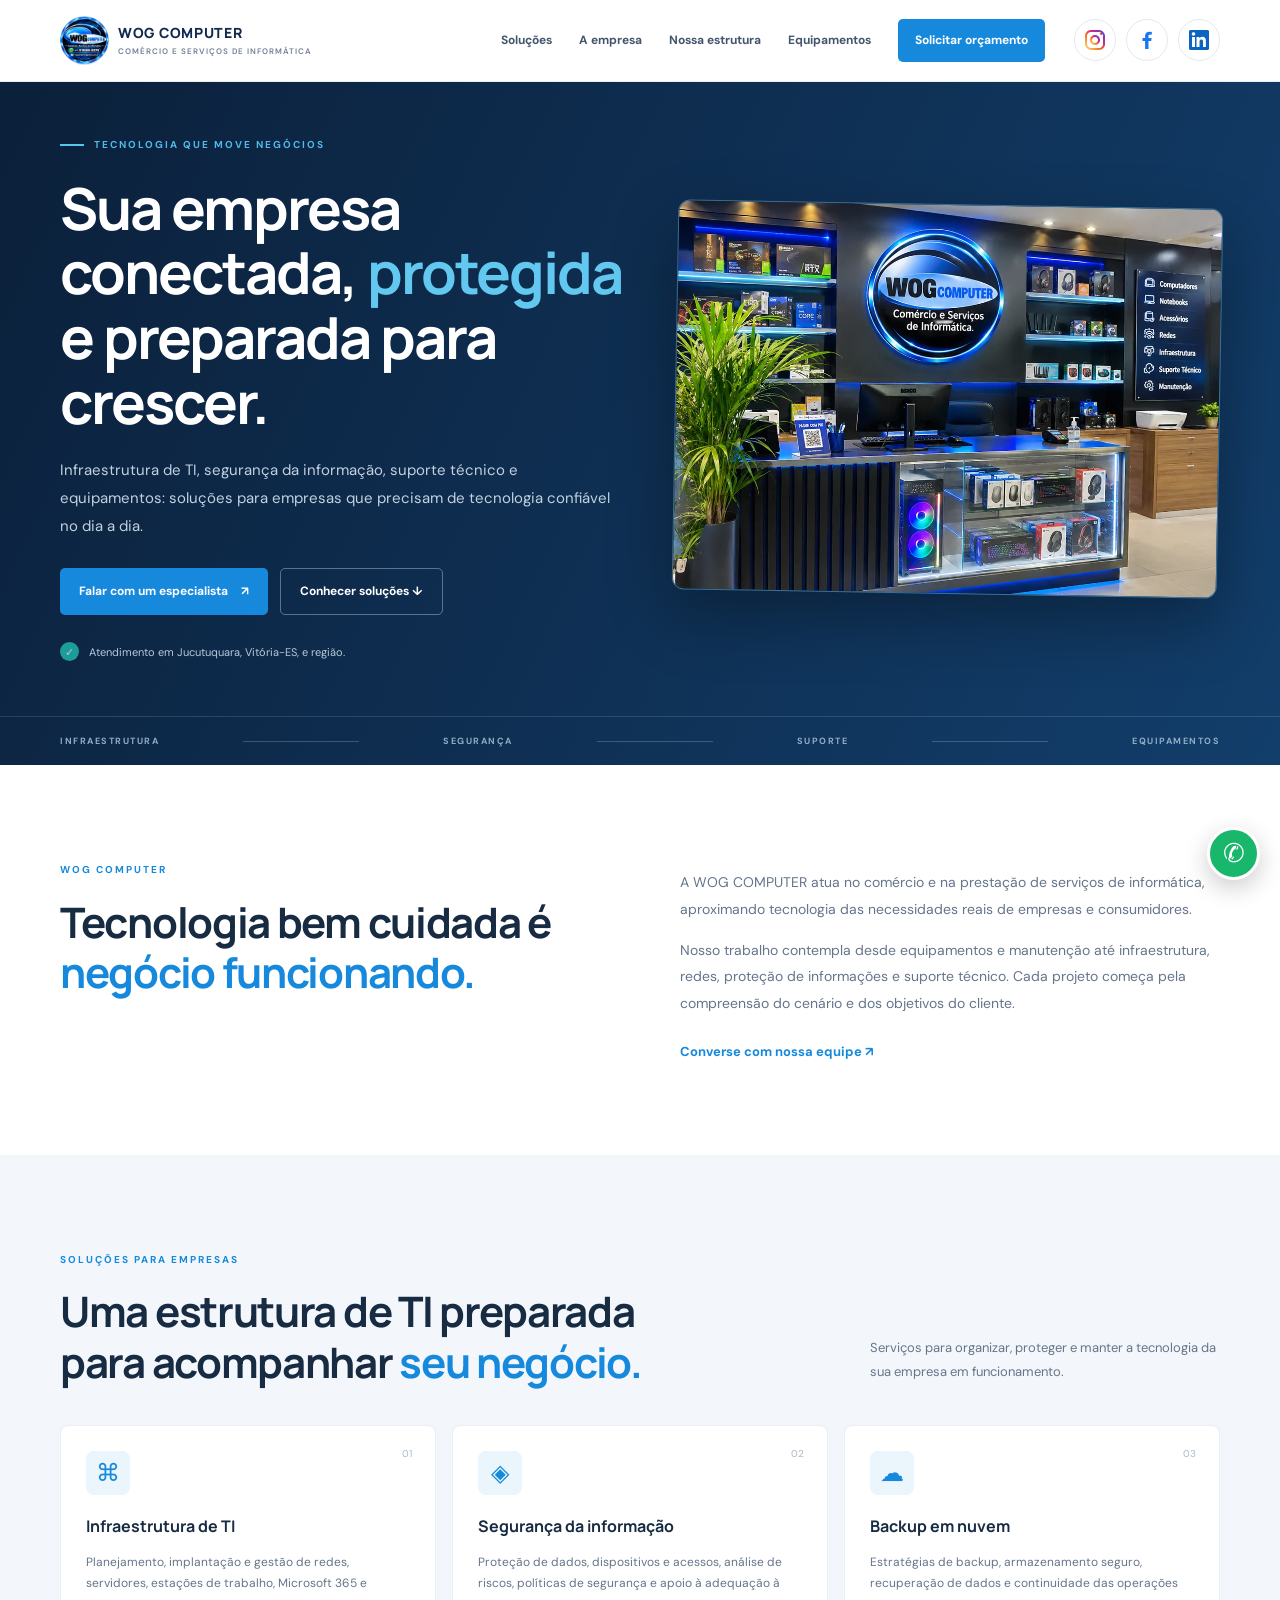
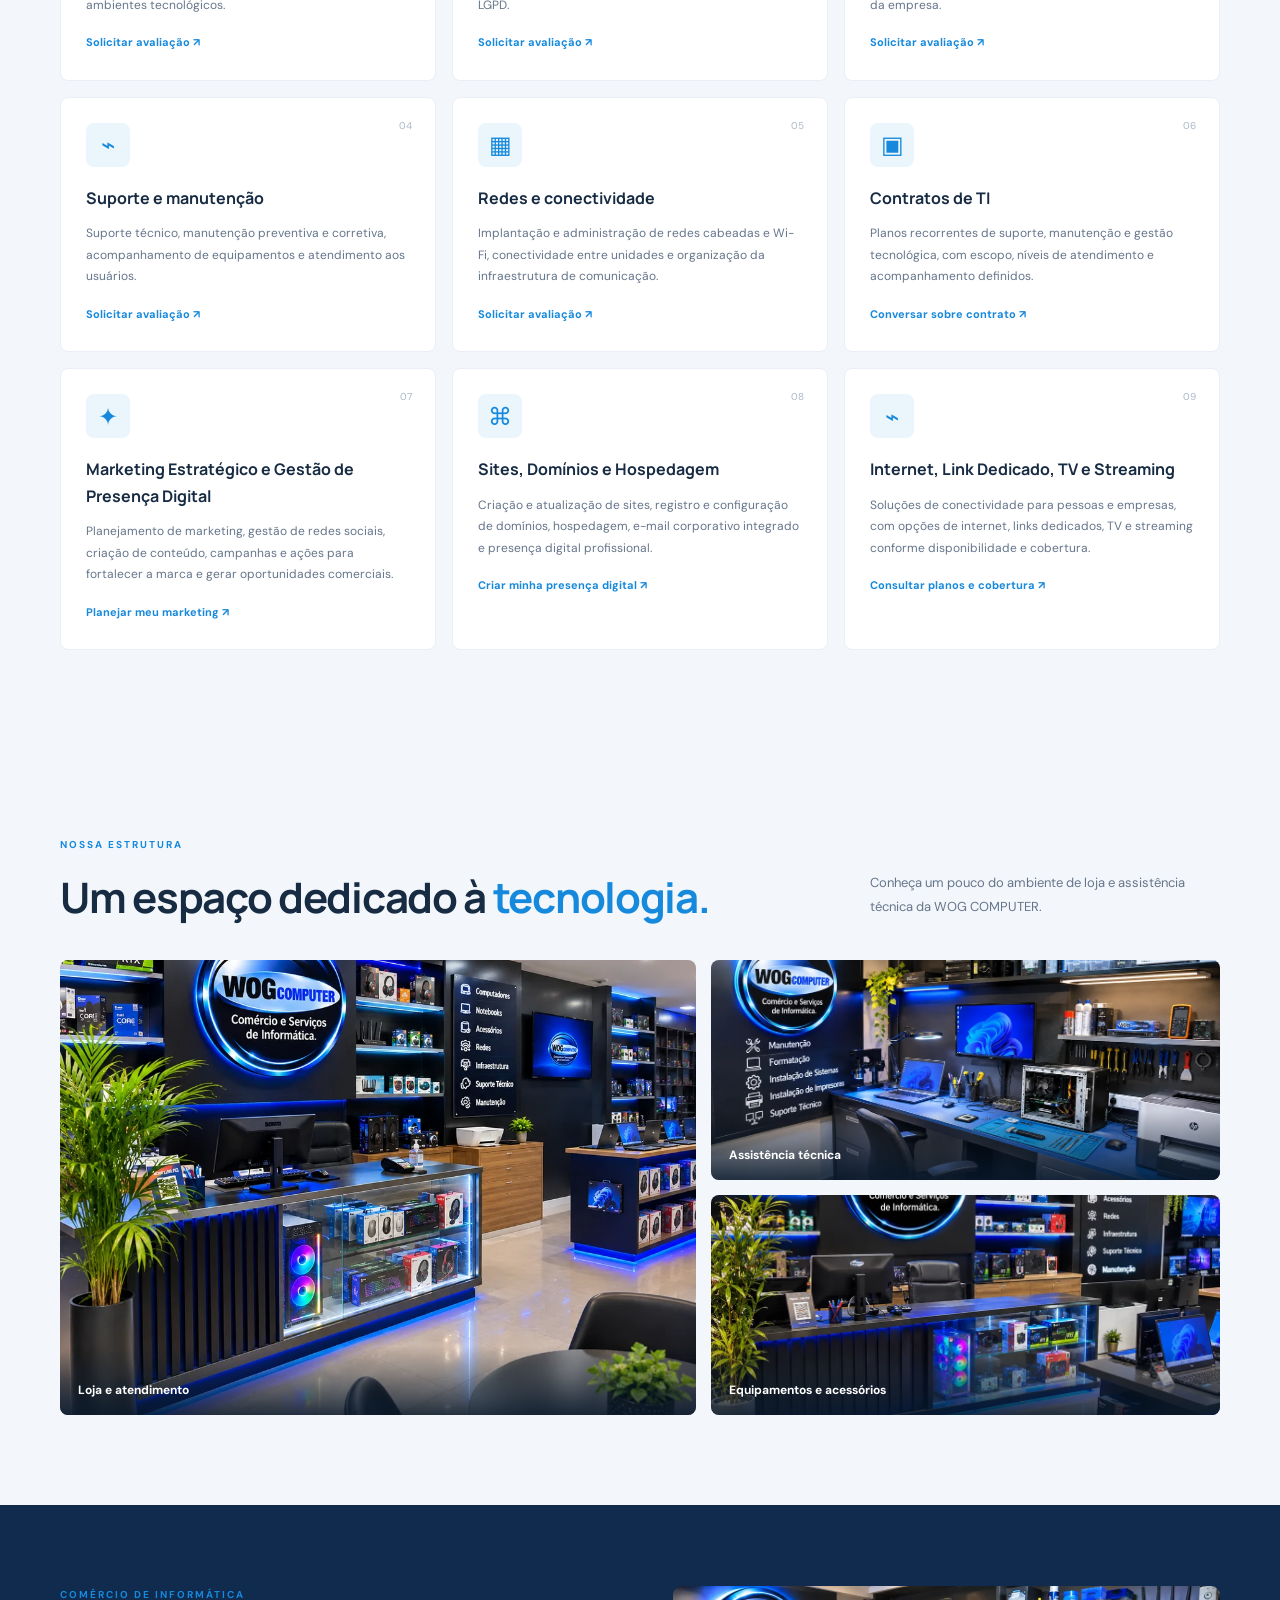
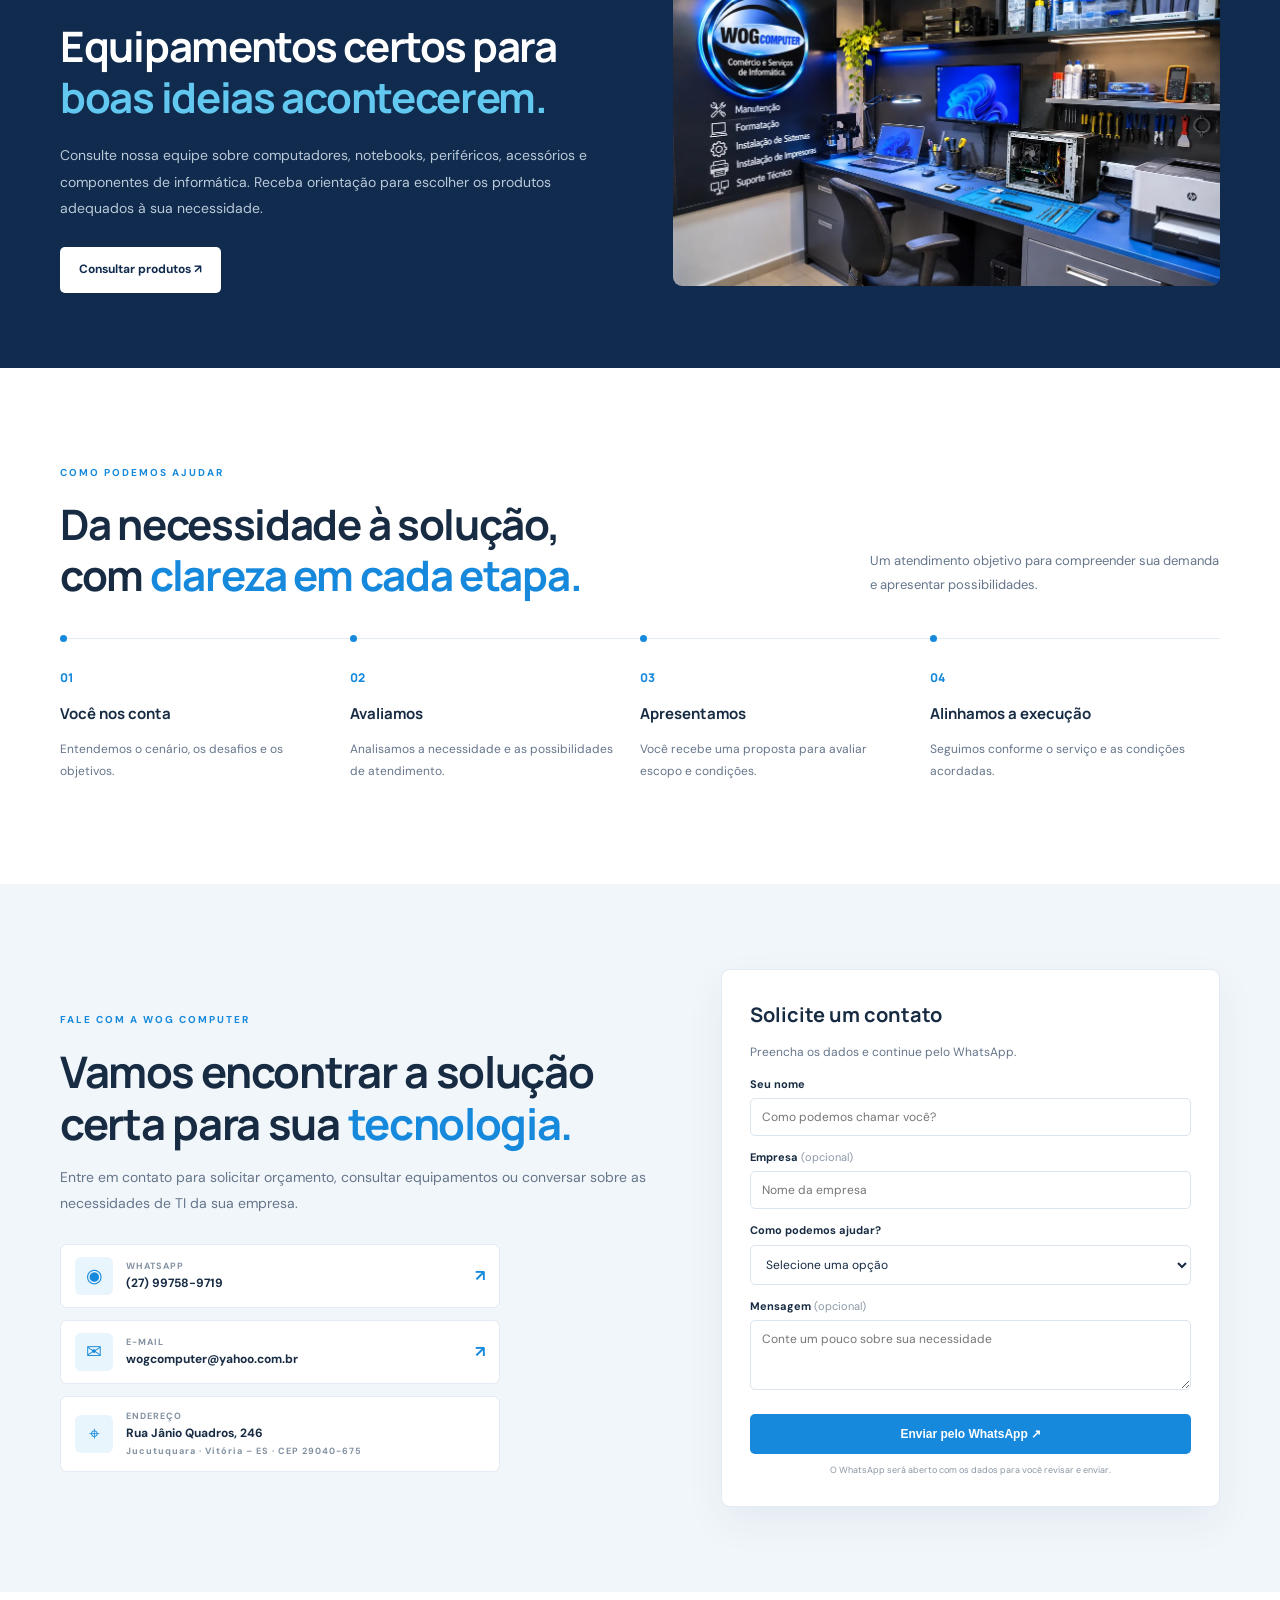
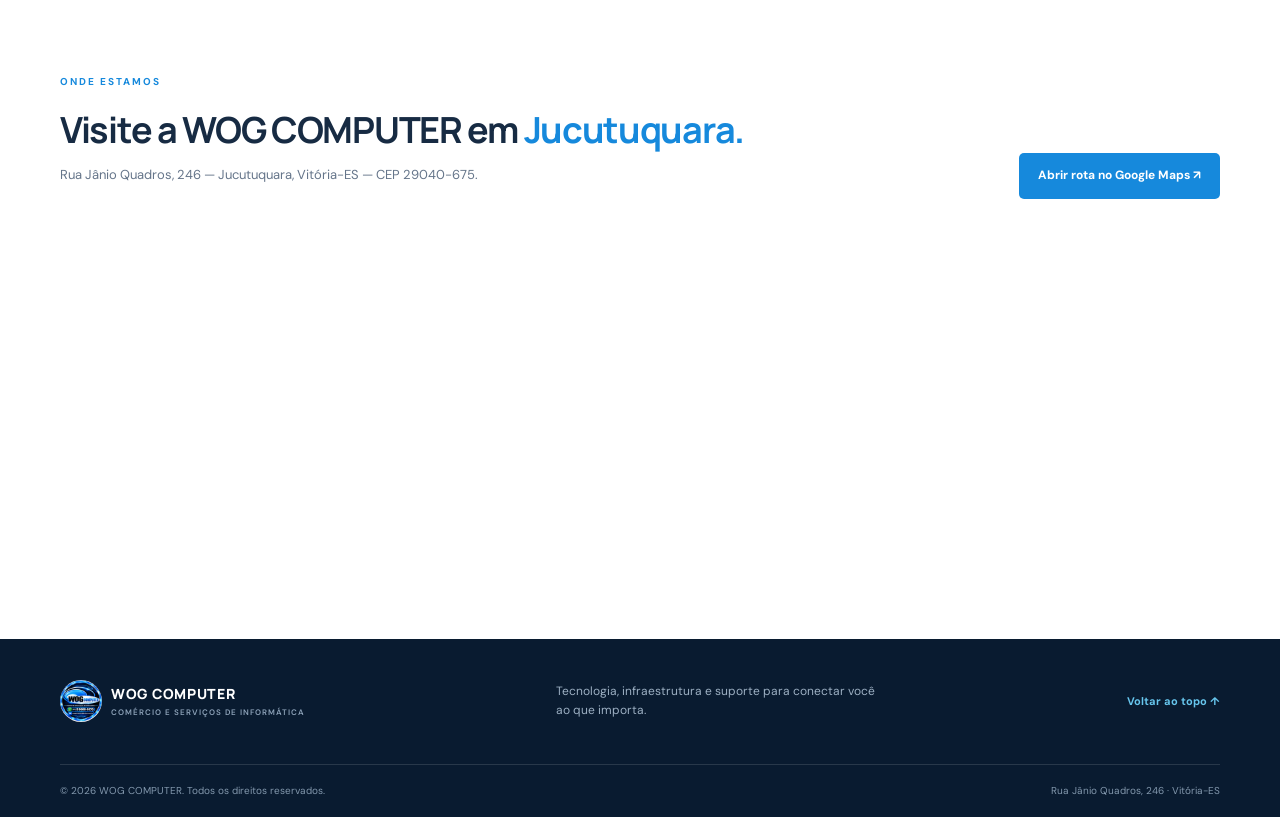
==== commit 180576df: "WOG COMPUTER v2.3.5 - Atualização completa do site Implementação das nove soluções comerciais, integ" ====
--- a/index.html
+++ b/index.html
@@ -4,13 +4,13 @@
   <meta charset="utf-8">
   <meta name="viewport" content="width=device-width, initial-scale=1">
   <meta name="theme-color" content="#102b4e">
-  <meta name="description" content="Infraestrutura de TI, segurança da informação, backup em nuvem e suporte empresarial em Vitória-ES. Conheça as soluções da WOG COMPUTER.">
+  <meta name="description" content="Infraestrutura e segurança de TI, marketing estratégico, sites, hospedagem e conectividade para empresas no Espírito Santo. Conheça a WOG COMPUTER.">
   <meta name="robots" content="index, follow, max-image-preview:large">
   <meta name="googlebot" content="index, follow, max-image-preview:large">
   <link rel="canonical" href="https://wogcomputer.com.br/">
   <title>WOG COMPUTER | TI, Segurança e Suporte em Vitória-ES</title>
   <link rel="icon" href="assets/favicon.svg" type="image/svg+xml">
-  <link rel="stylesheet" href="styles.css?v=2.3.4">
+  <link rel="stylesheet" href="styles.css?v=2.3.5">
 
   <!-- Open Graph: compartilhamento em redes sociais e mensageiros -->
   <meta property="og:locale" content="pt_BR">
@@ -18,7 +18,7 @@
   <meta property="og:site_name" content="WOG COMPUTER">
   <meta property="og:url" content="https://wogcomputer.com.br/">
   <meta property="og:title" content="WOG COMPUTER | Tecnologia para sua empresa">
-  <meta property="og:description" content="Infraestrutura de TI, segurança da informação, backup em nuvem e suporte empresarial em Vitória-ES.">
+  <meta property="og:description" content="Infraestrutura de TI, segurança da informação, marketing estratégico, sites e conectividade no Espírito Santo.">
   <meta property="og:image" content="https://wogcomputer.com.br/assets/og-wogcomputer.jpg">
   <meta property="og:image:width" content="1200">
   <meta property="og:image:height" content="630">
@@ -27,7 +27,7 @@
   <!-- Twitter/X Cards -->
   <meta name="twitter:card" content="summary_large_image">
   <meta name="twitter:title" content="WOG COMPUTER | Tecnologia para sua empresa">
-  <meta name="twitter:description" content="Infraestrutura de TI, segurança da informação e suporte empresarial em Vitória-ES.">
+  <meta name="twitter:description" content="Infraestrutura e segurança de TI, marketing estratégico, sites e conectividade para empresas no Espírito Santo.">
   <meta name="twitter:image" content="https://wogcomputer.com.br/assets/og-wogcomputer.jpg">
 
   <!-- Google Analytics 4: implementação existente preservada -->
@@ -49,7 +49,7 @@
         "@id": "https://wogcomputer.com.br/#business",
         "name": "WOG COMPUTER",
         "url": "https://wogcomputer.com.br/",
-        "description": "Comércio e serviços de informática, infraestrutura de TI, segurança da informação, backup em nuvem e suporte técnico empresarial em Vitória, Espírito Santo.",
+        "description": "Comércio e serviços de informática, infraestrutura e segurança de TI, backup em nuvem, suporte, marketing estratégico, presença digital, criação de sites e conectividade para empresas e consumidores no Espírito Santo.",
         "image": "https://wogcomputer.com.br/assets/og-wogcomputer.jpg",
         "logo": "https://wogcomputer.com.br/assets/logo-wogcomputer.webp",
         "telephone": "+55-27-99758-9719",
@@ -102,26 +102,14 @@
   <a href="#equipamentos">Equipamentos</a>
   <a href="#contato" class="nav-cta">Solicitar orçamento</a>
   <div class="social-links-header" aria-label="Redes sociais da WOG COMPUTER">
-    <a class="social-link social-link-instagram" href="https://www.instagram.com/wog.computer/" target="_blank" rel="noopener noreferrer" aria-label="Instagram WOG COMPUTER">
-      <svg xmlns="http://www.w3.org/2000/svg" width="24" height="24" viewBox="0 0 24 24" aria-hidden="true" focusable="false">
-        <defs>
-          <linearGradient id="instagramGradient" x1="0%" y1="100%" x2="100%" y2="0%">
-            <stop offset="0%" stop-color="#feda75"/>
-            <stop offset="35%" stop-color="#fa7e1e"/>
-            <stop offset="65%" stop-color="#d62976"/>
-            <stop offset="82%" stop-color="#962fbf"/>
-            <stop offset="100%" stop-color="#4f5bd5"/>
-          </linearGradient>
-        </defs>
-        <rect x="3" y="3" width="18" height="18" rx="5" fill="none" stroke="url(#instagramGradient)" stroke-width="2"/>
-        <circle cx="12" cy="12" r="4" fill="none" stroke="url(#instagramGradient)" stroke-width="2"/>
-        <circle cx="18" cy="6" r="1.2" fill="url(#instagramGradient)"/>
-      </svg>
+    <a class="social-link social-link-instagram" href="https://www.instagram.com/wog.computer/" target="_blank" rel="noopener noreferrer" aria-label="Instagram WOG COMPUTER" data-social-network="instagram">
+      <img src="assets/instagram.webp" width="24" height="24" alt="">
     </a>
-    <a class="social-link social-link-facebook" href="https://www.facebook.com/wogcomputer" target="_blank" rel="noopener noreferrer" aria-label="Facebook WOG COMPUTER">
-      <svg xmlns="http://www.w3.org/2000/svg" width="24" height="24" viewBox="0 0 24 24" aria-hidden="true" focusable="false">
-        <path fill="#1877F2" d="M13.5 21v-8h2.7l.4-3h-3.1V8.1c0-.9.3-1.5 1.6-1.5h1.7V3.9c-.3 0-1.3-.1-2.5-.1-2.5 0-4.2 1.5-4.2 4.3V10H7.5v3h2.6v8z"/>
-      </svg>
+    <a class="social-link social-link-facebook" href="https://www.facebook.com/wogcomputer" target="_blank" rel="noopener noreferrer" aria-label="Facebook WOG COMPUTER" data-social-network="facebook">
+      <img src="assets/facebook.webp" width="24" height="24" alt="">
+    </a>
+    <a class="social-link social-link-linkedin" href="https://www.linkedin.com/feed/" target="_blank" rel="noopener noreferrer" aria-label="LinkedIn WOG COMPUTER" data-social-network="linkedin">
+      <img src="assets/linkedin.webp" width="24" height="24" alt="">
     </a>
   </div>
 </nav>
@@ -140,12 +128,51 @@
 
 <section class="section solutions" id="solucoes"><div class="container"><div class="section-heading"><div><span class="section-kicker">SOLUÇÕES PARA EMPRESAS</span><h2>Uma estrutura de TI preparada<br>para acompanhar <em>seu negócio.</em></h2></div><p>Serviços para organizar, proteger e manter a tecnologia da sua empresa em funcionamento.</p></div>
 <div class="service-grid">
-<article class="service-card"><span class="service-number">01</span><div class="service-icon">⌘</div><h3>Infraestrutura de TI</h3><p>Planejamento, implantação e organização de redes, servidores, estações de trabalho e ambientes tecnológicos.</p><a href="#contato">Solicitar avaliação ↗</a></article>
-<article class="service-card"><span class="service-number">02</span><div class="service-icon">◈</div><h3>Segurança da informação</h3><p>Medidas e soluções para fortalecer a proteção de dados, dispositivos, acessos e recursos digitais.</p><a href="#contato">Solicitar avaliação ↗</a></article>
-<article class="service-card"><span class="service-number">03</span><div class="service-icon">☁</div><h3>Backup em nuvem</h3><p>Estratégias de cópia e recuperação de dados para apoiar a continuidade das atividades da empresa.</p><a href="#contato">Solicitar avaliação ↗</a></article>
-<article class="service-card"><span class="service-number">04</span><div class="service-icon">⌁</div><h3>Suporte e manutenção</h3><p>Atendimento técnico e manutenção preventiva e corretiva de computadores, notebooks e periféricos.</p><a href="#contato">Solicitar avaliação ↗</a></article>
-<article class="service-card"><span class="service-number">05</span><div class="service-icon">▦</div><h3>Redes e conectividade</h3><p>Estruturação e suporte de redes cabeadas e sem fio para conectar equipes, equipamentos e sistemas.</p><a href="#contato">Solicitar avaliação ↗</a></article>
-<article class="service-card"><span class="service-number">06</span><div class="service-icon">▣</div><h3>Contratos de TI</h3><p>Possibilidade de organizar serviços recorrentes de suporte e gestão tecnológica conforme escopo contratado.</p><a href="#contato">Conversar sobre contrato ↗</a></article>
+<article class="service-card" data-service-name="Infraestrutura de TI">
+  <span class="service-number">01</span><div class="service-icon">⌘</div>
+  <h3>Infraestrutura de TI</h3><p>Planejamento, implantação e gestão de redes, servidores, estações de trabalho, Microsoft 365 e ambientes tecnológicos.</p>
+  <a href="#contato" data-service-cta="Infraestrutura de TI">Solicitar avaliação ↗</a>
+</article>
+<article class="service-card" data-service-name="Segurança da informação">
+  <span class="service-number">02</span><div class="service-icon">◈</div>
+  <h3>Segurança da informação</h3><p>Proteção de dados, dispositivos e acessos, análise de riscos, políticas de segurança e apoio à adequação à LGPD.</p>
+  <a href="#contato" data-service-cta="Segurança da informação">Solicitar avaliação ↗</a>
+</article>
+<article class="service-card" data-service-name="Backup em nuvem">
+  <span class="service-number">03</span><div class="service-icon">☁</div>
+  <h3>Backup em nuvem</h3><p>Estratégias de backup, armazenamento seguro, recuperação de dados e continuidade das operações da empresa.</p>
+  <a href="#contato" data-service-cta="Backup em nuvem">Solicitar avaliação ↗</a>
+</article>
+<article class="service-card" data-service-name="Suporte e manutenção">
+  <span class="service-number">04</span><div class="service-icon">⌁</div>
+  <h3>Suporte e manutenção</h3><p>Suporte técnico, manutenção preventiva e corretiva, acompanhamento de equipamentos e atendimento aos usuários.</p>
+  <a href="#contato" data-service-cta="Suporte e manutenção">Solicitar avaliação ↗</a>
+</article>
+<article class="service-card" data-service-name="Redes e conectividade">
+  <span class="service-number">05</span><div class="service-icon">▦</div>
+  <h3>Redes e conectividade</h3><p>Implantação e administração de redes cabeadas e Wi-Fi, conectividade entre unidades e organização da infraestrutura de comunicação.</p>
+  <a href="#contato" data-service-cta="Redes e conectividade">Solicitar avaliação ↗</a>
+</article>
+<article class="service-card" data-service-name="Contratos de TI">
+  <span class="service-number">06</span><div class="service-icon">▣</div>
+  <h3>Contratos de TI</h3><p>Planos recorrentes de suporte, manutenção e gestão tecnológica, com escopo, níveis de atendimento e acompanhamento definidos.</p>
+  <a href="#contato" data-service-cta="Contratos de TI">Conversar sobre contrato ↗</a>
+</article>
+<article class="service-card" data-service-name="Marketing Estratégico e Gestão de Presença Digital">
+  <span class="service-number">07</span><div class="service-icon">✦</div>
+  <h3>Marketing Estratégico e Gestão de Presença Digital</h3><p>Planejamento de marketing, gestão de redes sociais, criação de conteúdo, campanhas e ações para fortalecer a marca e gerar oportunidades comerciais.</p>
+  <a href="#contato" data-service-cta="Marketing Estratégico e Gestão de Presença Digital">Planejar meu marketing ↗</a>
+</article>
+<article class="service-card" data-service-name="Sites, Domínios e Hospedagem">
+  <span class="service-number">08</span><div class="service-icon">⌘</div>
+  <h3>Sites, Domínios e Hospedagem</h3><p>Criação e atualização de sites, registro e configuração de domínios, hospedagem, e-mail corporativo integrado e presença digital profissional.</p>
+  <a href="#contato" data-service-cta="Sites, Domínios e Hospedagem">Criar minha presença digital ↗</a>
+</article>
+<article class="service-card" data-service-name="Internet, Link Dedicado, TV e Streaming">
+  <span class="service-number">09</span><div class="service-icon">⌁</div>
+  <h3>Internet, Link Dedicado, TV e Streaming</h3><p>Soluções de conectividade para pessoas e empresas, com opções de internet, links dedicados, TV e streaming conforme disponibilidade e cobertura.</p>
+  <a href="#contato" data-service-cta="Internet, Link Dedicado, TV e Streaming">Consultar planos e cobertura ↗</a>
+</article>
 </div></div></section>
 
 <section class="gallery section" id="estrutura"><div class="container"><div class="section-heading"><div><span class="section-kicker">NOSSA ESTRUTURA</span><h2>Um espaço dedicado à <em>tecnologia.</em></h2></div><p>Conheça um pouco do ambiente de loja e assistência técnica da WOG COMPUTER.</p></div>
@@ -160,7 +187,7 @@
 </div><form class="contact-form" id="quote-form"><h3>Solicite um contato</h3><p>Preencha os dados e continue pelo WhatsApp.</p>
 <label for="name">Seu nome</label><input id="name" name="name" required placeholder="Como podemos chamar você?">
 <label for="company">Empresa <span>(opcional)</span></label><input id="company" name="company" placeholder="Nome da empresa">
-<label for="interest">Como podemos ajudar?</label><select id="interest" name="interest" required><option value="">Selecione uma opção</option><option>Infraestrutura de TI</option><option>Segurança da informação</option><option>Backup em nuvem</option><option>Suporte e manutenção</option><option>Redes e conectividade</option><option>Computadores e equipamentos</option><option>Contrato de serviços de TI</option><option>Outra necessidade</option></select>
+<label for="interest">Como podemos ajudar?</label><select id="interest" name="interest" required><option value="">Selecione uma opção</option><option>Infraestrutura de TI</option><option>Segurança da informação</option><option>Backup em nuvem</option><option>Suporte e manutenção</option><option>Redes e conectividade</option><option>Contratos de TI</option><option>Marketing Estratégico e Gestão de Presença Digital</option><option>Sites, Domínios e Hospedagem</option><option>Internet, Link Dedicado, TV e Streaming</option><option>Computadores e equipamentos</option><option>Outra necessidade</option></select>
 <label for="message">Mensagem <span>(opcional)</span></label><textarea id="message" name="message" rows="3" placeholder="Conte um pouco sobre sua necessidade"></textarea>
 <button class="btn btn-primary form-submit" type="submit">Enviar pelo WhatsApp ↗</button><small class="form-note">O WhatsApp será aberto com os dados para você revisar e enviar.</small></form></div></section>
 
@@ -168,5 +195,5 @@
 </main>
 <footer class="footer"><div class="container footer-top"><a class="brand brand-footer" href="#inicio"><img src="assets/logo-wogcomputer.webp" alt=""><span class="brand-name">WOG COMPUTER<small>COMÉRCIO E SERVIÇOS DE INFORMÁTICA</small></span></a><p>Tecnologia, infraestrutura e suporte para conectar você ao que importa.</p><a class="back-top" href="#inicio">Voltar ao topo ↑</a></div><div class="container footer-bottom"><span>© <span id="year"></span> WOG COMPUTER. Todos os direitos reservados.</span><span>Rua Jânio Quadros, 246 · Vitória-ES</span></div></footer>
 <a class="whatsapp-float" href="https://wa.me/5527997589719?text=Ol%C3%A1%21%20Vim%20pelo%20site%20da%20WOG%20COMPUTER." target="_blank" rel="noopener" aria-label="Fale com a WOG COMPUTER pelo WhatsApp">✆</a>
-<script src="script.js?v=2.3.4"></script>
+<script src="script.js?v=2.3.5"></script>
 </body></html>
--- a/styles.css
+++ b/styles.css
@@ -153,3 +153,43 @@
 header.site-header nav.nav .social-link-facebook {
   color: #1877F2 !important;
 }
+
+
+/* Ícones WebP das redes sociais — WOG COMPUTER v2.3.5 */
+header.site-header nav.nav .social-links-header > a > img {
+  display: block !important;
+  flex: 0 0 24px !important;
+  width: 24px !important;
+  min-width: 24px !important;
+  max-width: 24px !important;
+  height: 24px !important;
+  min-height: 24px !important;
+  max-height: 24px !important;
+  object-fit: contain !important;
+  margin: 0 !important;
+  padding: 0 !important;
+}
+
+@media (max-width: 850px) {
+  header.site-header nav.nav .social-links-header > a > img {
+    flex-basis: 22px !important;
+    width: 22px !important;
+    min-width: 22px !important;
+    max-width: 22px !important;
+    height: 22px !important;
+    min-height: 22px !important;
+    max-height: 22px !important;
+  }
+}
+
+@media (max-width: 680px) {
+  header.site-header nav.nav .social-links-header > a > img {
+    flex-basis: 24px !important;
+    width: 24px !important;
+    min-width: 24px !important;
+    max-width: 24px !important;
+    height: 24px !important;
+    min-height: 24px !important;
+    max-height: 24px !important;
+  }
+}
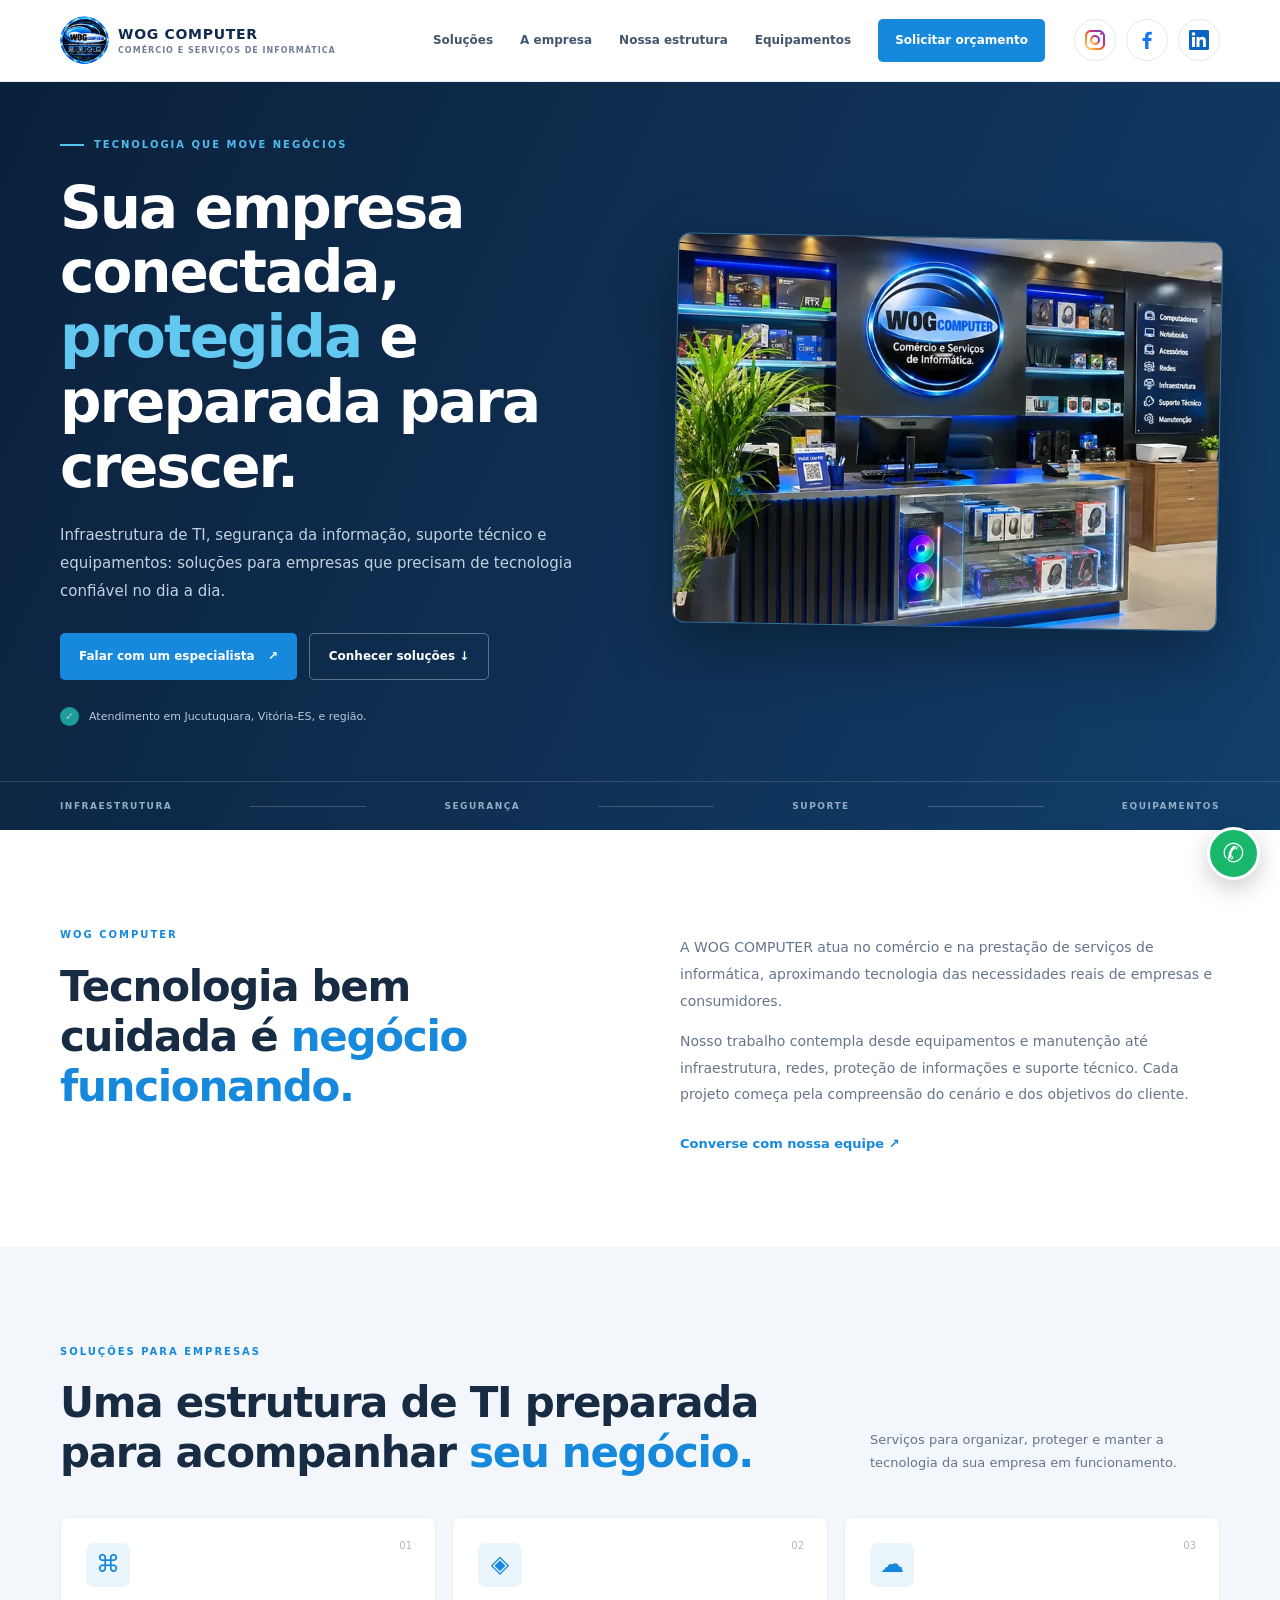
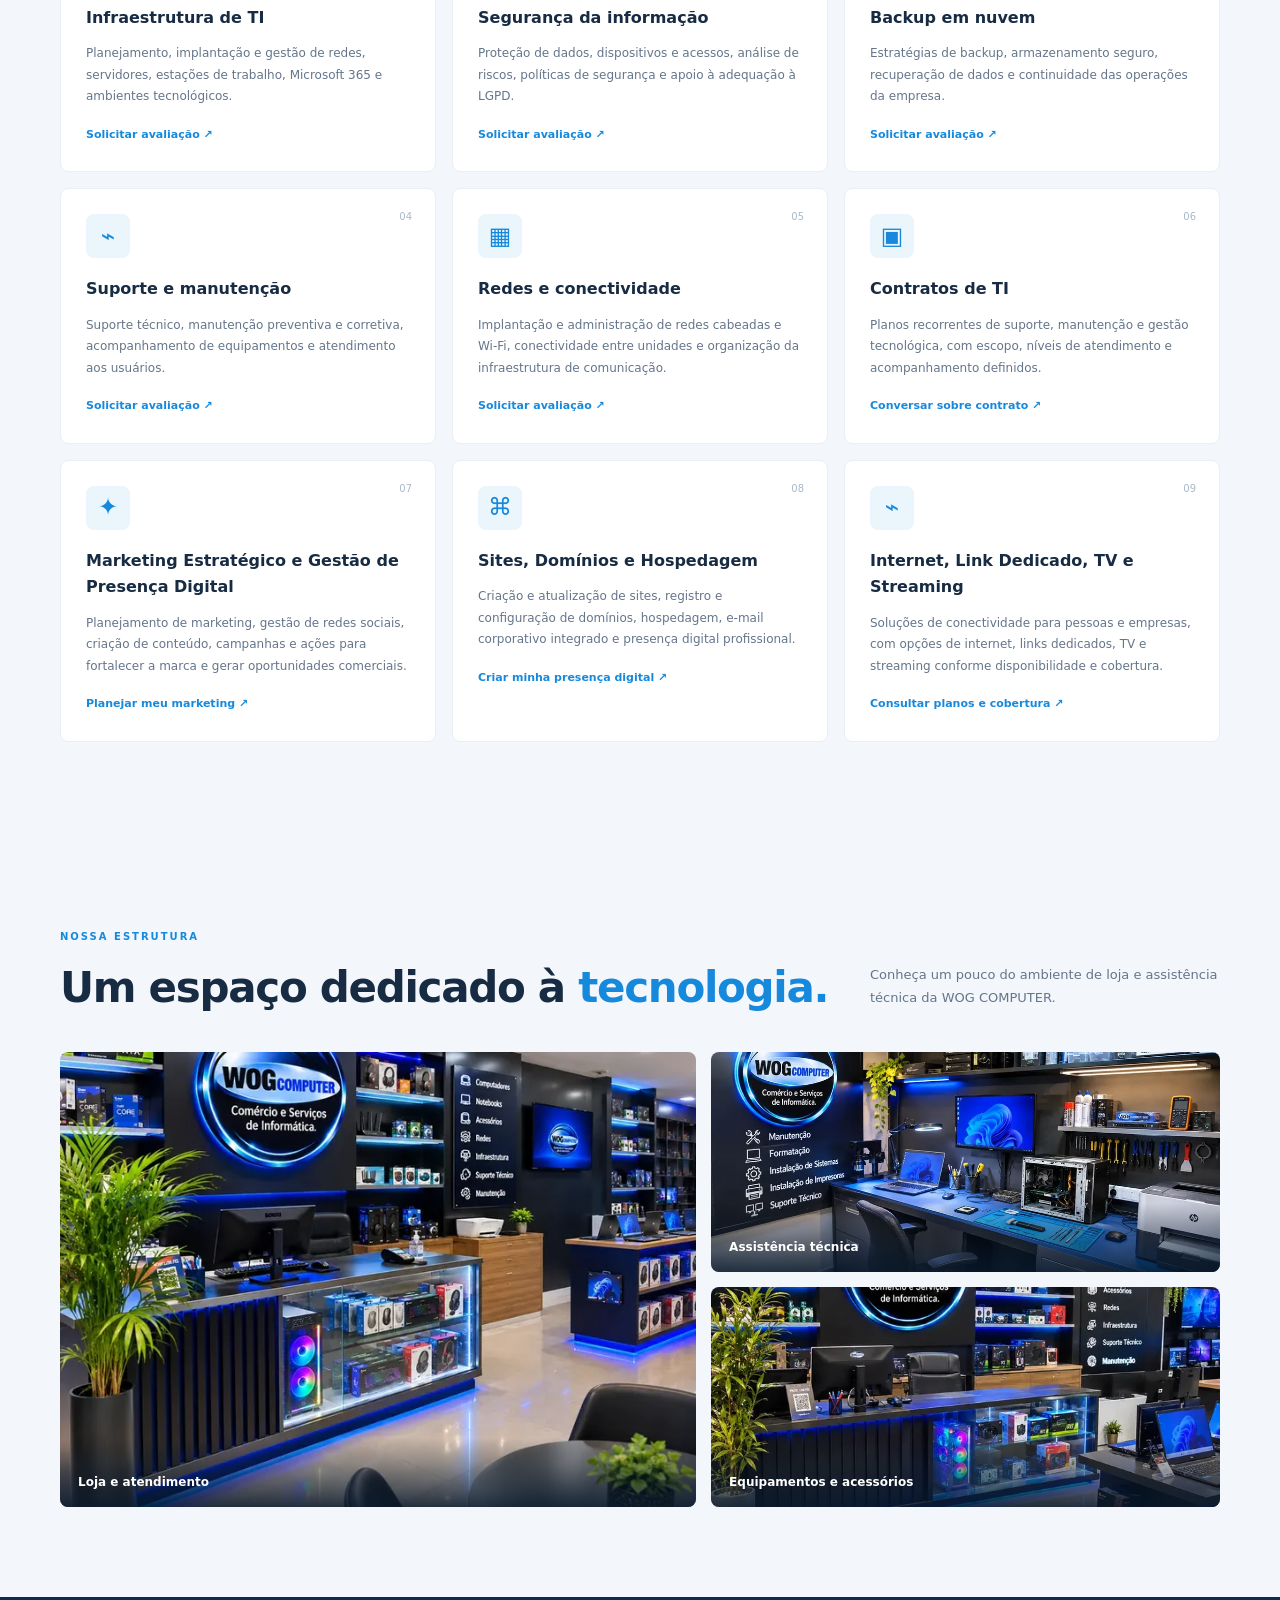
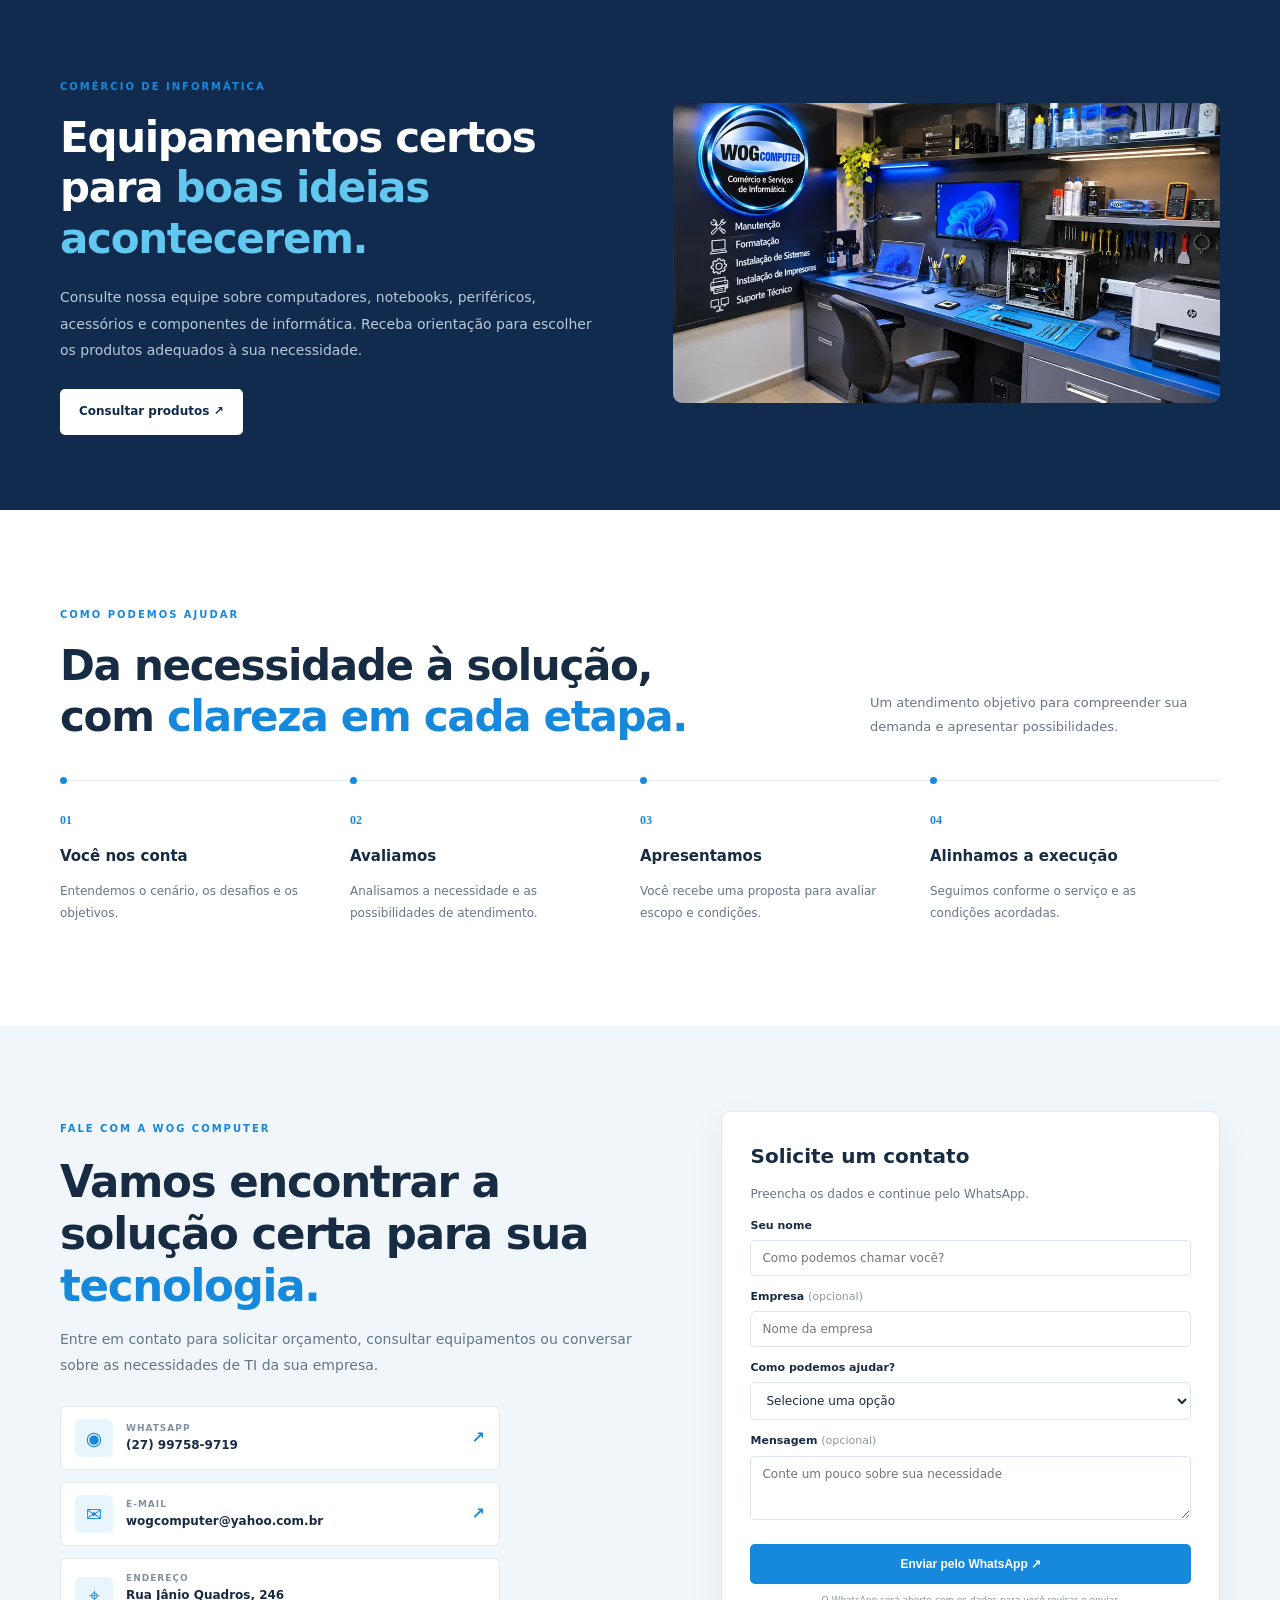
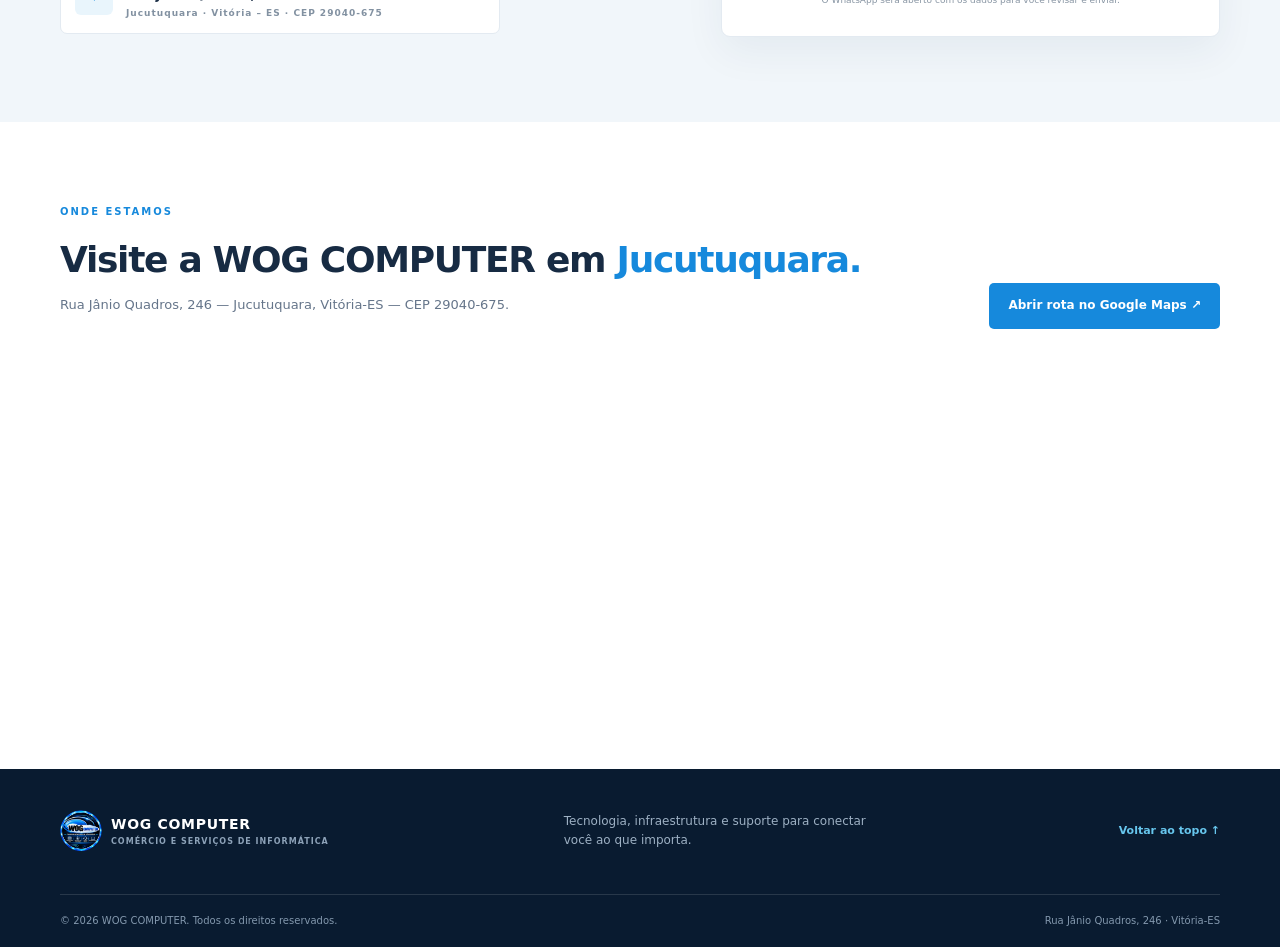
==== commit 8123c507: "WOG COMPUTER v3.0.0 — Implantação em homologação Atualização integral do site institucional WOG COMP" ====
--- a/index.html
+++ b/index.html
@@ -10,7 +10,8 @@
   <link rel="canonical" href="https://wogcomputer.com.br/">
   <title>WOG COMPUTER | TI, Segurança e Suporte em Vitória-ES</title>
   <link rel="icon" href="assets/favicon.svg" type="image/svg+xml">
-  <link rel="stylesheet" href="styles.css?v=2.3.5">
+  <link rel="preload" as="image" href="assets/loja-wogcomputer.webp" fetchpriority="high">
+  <link rel="stylesheet" href="styles.css?v=3.0.0">
 
   <!-- Open Graph: compartilhamento em redes sociais e mensageiros -->
   <meta property="og:locale" content="pt_BR">
@@ -74,7 +75,8 @@
         ],
         "sameAs": [
           "https://www.instagram.com/wog.computer/",
-          "https://www.facebook.com/wogcomputer"
+          "https://www.facebook.com/wogcomputer",
+          "https://www.linkedin.com/in/wagner-garcia-25b400128/"
         ]
       },
       {
@@ -93,7 +95,7 @@
 </head>
 <body>
 <header class="site-header"><div class="container nav-wrap">
-<a class="brand" href="#inicio"><img src="assets/logo-wogcomputer.webp" alt="Logo WOG COMPUTER"><span class="brand-name">WOG COMPUTER<small>COMÉRCIO E SERVIÇOS DE INFORMÁTICA</small></span></a>
+<a class="brand" href="#inicio"><img src="assets/logo-wogcomputer.webp" width="640" height="640" decoding="async" alt="Logo WOG COMPUTER"><span class="brand-name">WOG COMPUTER<small>COMÉRCIO E SERVIÇOS DE INFORMÁTICA</small></span></a>
 <button class="menu-toggle" aria-label="Abrir menu" aria-expanded="false">☰</button>
 <nav class="nav">
   <a href="#solucoes">Soluções</a>
@@ -108,7 +110,7 @@
     <a class="social-link social-link-facebook" href="https://www.facebook.com/wogcomputer" target="_blank" rel="noopener noreferrer" aria-label="Facebook WOG COMPUTER" data-social-network="facebook">
       <img src="assets/facebook.webp" width="24" height="24" alt="">
     </a>
-    <a class="social-link social-link-linkedin" href="https://www.linkedin.com/feed/" target="_blank" rel="noopener noreferrer" aria-label="LinkedIn WOG COMPUTER" data-social-network="linkedin">
+    <a class="social-link social-link-linkedin" href="https://www.linkedin.com/in/wagner-garcia-25b400128/" target="_blank" rel="noopener noreferrer" aria-label="LinkedIn WOG COMPUTER" data-social-network="linkedin">
       <img src="assets/linkedin.webp" width="24" height="24" alt="">
     </a>
   </div>
@@ -121,7 +123,7 @@
 <p>Infraestrutura de TI, segurança da informação, suporte técnico e equipamentos: soluções para empresas que precisam de tecnologia confiável no dia a dia.</p>
 <div class="hero-actions"><a class="btn btn-primary" href="https://wa.me/5527997589719?text=Ol%C3%A1%21%20Quero%20solicitar%20um%20or%C3%A7amento%20com%20a%20WOG%20COMPUTER." target="_blank" rel="noopener">Falar com um especialista <span>↗</span></a><a class="btn btn-ghost" href="#solucoes">Conhecer soluções ↓</a></div>
 <div class="hero-proof"><span class="proof-icon">✓</span><span>Atendimento em Jucutuquara, Vitória-ES, e região.</span></div>
-</div><div class="hero-visual"><img src="assets/loja-wogcomputer.webp" alt="Interior da loja WOG COMPUTER em ambiente moderno"></div></div>
+</div><div class="hero-visual"><img src="assets/loja-wogcomputer.webp" width="720" height="720" fetchpriority="high" decoding="async" alt="Interior da loja WOG COMPUTER em ambiente moderno"></div></div>
 <div class="hero-bottom"><div class="container bottom-inner"><span>INFRAESTRUTURA</span><span class="bottom-line"></span><span>SEGURANÇA</span><span class="bottom-line"></span><span>SUPORTE</span><span class="bottom-line"></span><span>EQUIPAMENTOS</span></div></div></section>
 
 <section class="section intro" id="empresa"><div class="container intro-grid"><div><span class="section-kicker">WOG COMPUTER</span><h2>Tecnologia bem cuidada é <em>negócio funcionando.</em></h2></div><div class="intro-text"><p>A WOG COMPUTER atua no comércio e na prestação de serviços de informática, aproximando tecnologia das necessidades reais de empresas e consumidores.</p><p>Nosso trabalho contempla desde equipamentos e manutenção até infraestrutura, redes, proteção de informações e suporte técnico. Cada projeto começa pela compreensão do cenário e dos objetivos do cliente.</p><a class="text-link" href="#contato">Converse com nossa equipe ↗</a></div></div></section>
@@ -176,9 +178,9 @@
 </div></div></section>
 
 <section class="gallery section" id="estrutura"><div class="container"><div class="section-heading"><div><span class="section-kicker">NOSSA ESTRUTURA</span><h2>Um espaço dedicado à <em>tecnologia.</em></h2></div><p>Conheça um pouco do ambiente de loja e assistência técnica da WOG COMPUTER.</p></div>
-<div class="photo-grid"><figure class="photo-main"><img src="assets/loja-interior.webp" alt="Ambiente interno da WOG COMPUTER"><figcaption>Loja e atendimento</figcaption></figure><figure><img src="assets/bancada-assistencia.webp" alt="Bancada de assistência técnica e manutenção"><figcaption>Assistência técnica</figcaption></figure><figure><img src="assets/loja-moderna.webp" alt="Exposição de equipamentos e acessórios"><figcaption>Equipamentos e acessórios</figcaption></figure></div></div></section>
-
-<section class="equipment" id="equipamentos"><div class="container equipment-grid"><div class="equipment-copy"><span class="section-kicker">COMÉRCIO DE INFORMÁTICA</span><h2>Equipamentos certos para <em>boas ideias acontecerem.</em></h2><p>Consulte nossa equipe sobre computadores, notebooks, periféricos, acessórios e componentes de informática. Receba orientação para escolher os produtos adequados à sua necessidade.</p><a class="btn btn-light" href="https://wa.me/5527997589719?text=Ol%C3%A1%21%20Quero%20consultar%20equipamentos%20com%20a%20WOG%20COMPUTER." target="_blank" rel="noopener">Consultar produtos ↗</a></div><div class="equipment-image"><img src="assets/bancada-assistencia.webp" alt="Equipamentos e serviços de informática"></div></div></section>
+<div class="photo-grid"><figure class="photo-main"><img src="assets/loja-interior.webp" width="720" height="720" loading="lazy" decoding="async" alt="Ambiente interno da WOG COMPUTER"><figcaption>Loja e atendimento</figcaption></figure><figure><img src="assets/bancada-assistencia.webp" width="1000" height="563" loading="lazy" decoding="async" alt="Bancada de assistência técnica e manutenção"><figcaption>Assistência técnica</figcaption></figure><figure><img src="assets/loja-moderna.webp" width="720" height="720" loading="lazy" decoding="async" alt="Exposição de equipamentos e acessórios"><figcaption>Equipamentos e acessórios</figcaption></figure></div></div></section>
+
+<section class="equipment" id="equipamentos"><div class="container equipment-grid"><div class="equipment-copy"><span class="section-kicker">COMÉRCIO DE INFORMÁTICA</span><h2>Equipamentos certos para <em>boas ideias acontecerem.</em></h2><p>Consulte nossa equipe sobre computadores, notebooks, periféricos, acessórios e componentes de informática. Receba orientação para escolher os produtos adequados à sua necessidade.</p><a class="btn btn-light" href="https://wa.me/5527997589719?text=Ol%C3%A1%21%20Quero%20consultar%20equipamentos%20com%20a%20WOG%20COMPUTER." target="_blank" rel="noopener">Consultar produtos ↗</a></div><div class="equipment-image"><img src="assets/bancada-assistencia.webp" width="1000" height="563" loading="lazy" decoding="async" alt="Equipamentos e serviços de informática"></div></div></section>
 
 <section class="section process"><div class="container"><div class="section-heading"><div><span class="section-kicker">COMO PODEMOS AJUDAR</span><h2>Da necessidade à solução,<br>com <em>clareza em cada etapa.</em></h2></div><p>Um atendimento objetivo para compreender sua demanda e apresentar possibilidades.</p></div><div class="steps"><div class="step"><b>01</b><h3>Você nos conta</h3><p>Entendemos o cenário, os desafios e os objetivos.</p></div><div class="step"><b>02</b><h3>Avaliamos</h3><p>Analisamos a necessidade e as possibilidades de atendimento.</p></div><div class="step"><b>03</b><h3>Apresentamos</h3><p>Você recebe uma proposta para avaliar escopo e condições.</p></div><div class="step"><b>04</b><h3>Alinhamos a execução</h3><p>Seguimos conforme o serviço e as condições acordadas.</p></div></div></div></section>
 
@@ -193,7 +195,7 @@
 
 <section class="map-section"><div class="container map-heading"><div><span class="section-kicker">ONDE ESTAMOS</span><h2>Visite a WOG COMPUTER em <em>Jucutuquara.</em></h2><p>Rua Jânio Quadros, 246 — Jucutuquara, Vitória-ES — CEP 29040-675.</p></div><a class="btn btn-primary" href="https://www.google.com/maps/search/?api=1&query=Rua%20J%C3%A2nio%20Quadros%2C%20246%2C%20Jucutuquara%2C%20Vit%C3%B3ria%2C%20ES%2C%2029040-675" target="_blank" rel="noopener">Abrir rota no Google Maps ↗</a></div><div class="container"><iframe class="map-frame" title="Mapa da região da WOG COMPUTER em Jucutuquara, Vitória-ES" src="https://www.google.com/maps?q=Rua%20J%C3%A2nio%20Quadros%2C%20246%2C%20Jucutuquara%2C%20Vit%C3%B3ria%2C%20ES%2C%2029040-675&output=embed" loading="lazy" referrerpolicy="no-referrer-when-downgrade"></iframe></div></section>
 </main>
-<footer class="footer"><div class="container footer-top"><a class="brand brand-footer" href="#inicio"><img src="assets/logo-wogcomputer.webp" alt=""><span class="brand-name">WOG COMPUTER<small>COMÉRCIO E SERVIÇOS DE INFORMÁTICA</small></span></a><p>Tecnologia, infraestrutura e suporte para conectar você ao que importa.</p><a class="back-top" href="#inicio">Voltar ao topo ↑</a></div><div class="container footer-bottom"><span>© <span id="year"></span> WOG COMPUTER. Todos os direitos reservados.</span><span>Rua Jânio Quadros, 246 · Vitória-ES</span></div></footer>
+<footer class="footer"><div class="container footer-top"><a class="brand brand-footer" href="#inicio"><img src="assets/logo-wogcomputer.webp" width="640" height="640" loading="lazy" decoding="async" alt=""><span class="brand-name">WOG COMPUTER<small>COMÉRCIO E SERVIÇOS DE INFORMÁTICA</small></span></a><p>Tecnologia, infraestrutura e suporte para conectar você ao que importa.</p><a class="back-top" href="#inicio">Voltar ao topo ↑</a></div><div class="container footer-bottom"><span>© <span id="year"></span> WOG COMPUTER. Todos os direitos reservados.</span><span>Rua Jânio Quadros, 246 · Vitória-ES</span></div></footer>
 <a class="whatsapp-float" href="https://wa.me/5527997589719?text=Ol%C3%A1%21%20Vim%20pelo%20site%20da%20WOG%20COMPUTER." target="_blank" rel="noopener" aria-label="Fale com a WOG COMPUTER pelo WhatsApp">✆</a>
-<script src="script.js?v=2.3.5"></script>
+<script src="script.js?v=3.0.0" defer></script>
 </body></html>
--- a/styles.css
+++ b/styles.css
@@ -1,11 +1,10 @@
-@import url('https://fonts.googleapis.com/css2?family=DM+Sans:wght@400;500;600;700&family=Manrope:wght@400;500;600;700;800&display=swap');
-:root{--navy:#102b4e;--blue:#1689dc;--cyan:#56c7ed;--ink:#172b43;--muted:#65758a;--pale:#f3f7fb;--line:#e3eaf1}*{box-sizing:border-box}html{scroll-behavior:smooth;scroll-padding-top:85px}body{margin:0;font-family:"DM Sans",Arial,sans-serif;color:var(--ink);line-height:1.65}a{color:inherit;text-decoration:none}.container{width:min(1160px,calc(100% - 44px));margin:auto}.site-header{height:82px;background:#fff;position:sticky;top:0;z-index:20;border-bottom:1px solid #e8eef4}.nav-wrap{height:100%;display:flex;align-items:center;justify-content:space-between}.brand{display:flex;align-items:center;gap:9px;color:var(--navy)}.brand img{width:49px;height:49px;object-fit:cover;border-radius:50%}.brand-name{font:800 14px Manrope,sans-serif;letter-spacing:.7px;line-height:1.2}.brand-name small{display:block;font:600 8px "DM Sans",sans-serif;letter-spacing:1px;color:#718096;margin-top:4px}.nav{display:flex;align-items:center;gap:27px;font-size:12px;font-weight:700;color:#43566d}.nav a:hover{color:var(--blue)}.nav .nav-cta{background:var(--blue);color:white;padding:12px 17px;border-radius:5px}.menu-toggle{display:none;border:0;background:none;font-size:25px;color:var(--navy)}
-.hero{background:linear-gradient(115deg,#0b203a,#123e6b);color:#fff;overflow:hidden}.hero-grid{min-height:560px;display:grid;grid-template-columns:1fr .95fr;gap:42px;align-items:center;padding:55px 0}.eyebrow,.section-kicker{font-size:10px;font-weight:700;letter-spacing:2px;color:#52b9eb}.eyebrow{display:flex;gap:10px;align-items:center}.eyebrow i{width:24px;height:2px;background:var(--cyan)}h1,h2,h3{font-family:Manrope,sans-serif}h1{font-size:clamp(38px,4.8vw,58px);line-height:1.12;letter-spacing:-2px;margin:22px 0}h1 em,h2 em{font-style:normal;color:#62c8f0}.hero-copy>p{font-size:15px;line-height:1.85;color:#c2d1e0;max-width:550px}.hero-actions{display:flex;gap:12px;flex-wrap:wrap;margin-top:27px}.btn{display:inline-flex;align-items:center;justify-content:center;gap:13px;padding:13px 19px;border-radius:5px;font-weight:700;font-size:12px;border:0;cursor:pointer;transition:.2s}.btn-primary{background:var(--blue);color:#fff}.btn-primary:hover{background:#0875c1;transform:translateY(-2px)}.btn-ghost{color:white;border:1px solid #ffffff55}.hero-proof{display:flex;gap:10px;align-items:center;color:#b9c9d9;font-size:11px;margin-top:27px}.proof-icon{width:19px;height:19px;border-radius:50%;background:#1c9c9b;display:grid;place-items:center}.hero-visual{height:390px;border-radius:12px;overflow:hidden;border:1px solid #7bc7ed66;box-shadow:0 25px 65px #0005;transform:rotate(1deg)}.hero-visual img{width:100%;height:100%;object-fit:cover}.hero-bottom{border-top:1px solid #ffffff22}.bottom-inner{height:48px;display:flex;align-items:center;justify-content:space-between;color:#91adc5;font-size:9px;letter-spacing:1.5px;font-weight:700}.bottom-line{height:1px;width:10%;background:#ffffff33}
+:root{--navy:#102b4e;--blue:#1689dc;--cyan:#56c7ed;--ink:#172b43;--muted:#65758a;--pale:#f3f7fb;--line:#e3eaf1}*{box-sizing:border-box}html{scroll-behavior:smooth;scroll-padding-top:85px}body{margin:0;font-family:system-ui,-apple-system,"Segoe UI",Arial,sans-serif;color:var(--ink);line-height:1.65}a{color:inherit;text-decoration:none}.container{width:min(1160px,calc(100% - 44px));margin:auto}.site-header{height:82px;background:#fff;position:sticky;top:0;z-index:20;border-bottom:1px solid #e8eef4}.nav-wrap{height:100%;display:flex;align-items:center;justify-content:space-between}.brand{display:flex;align-items:center;gap:9px;color:var(--navy)}.brand img{width:49px;height:49px;object-fit:cover;border-radius:50%}.brand-name{font:800 14px system-ui,-apple-system,"Segoe UI",Arial,sans-serif;letter-spacing:.7px;line-height:1.2}.brand-name small{display:block;font:600 8px system-ui,-apple-system,"Segoe UI",Arial,sans-serif;letter-spacing:1px;color:#718096;margin-top:4px}.nav{display:flex;align-items:center;gap:27px;font-size:12px;font-weight:700;color:#43566d}.nav a:hover{color:var(--blue)}.nav .nav-cta{background:var(--blue);color:white;padding:12px 17px;border-radius:5px}.menu-toggle{display:none;border:0;background:none;font-size:25px;color:var(--navy)}
+.hero{background:linear-gradient(115deg,#0b203a,#123e6b);color:#fff;overflow:hidden}.hero-grid{min-height:560px;display:grid;grid-template-columns:1fr .95fr;gap:42px;align-items:center;padding:55px 0}.eyebrow,.section-kicker{font-size:10px;font-weight:700;letter-spacing:2px;color:#52b9eb}.eyebrow{display:flex;gap:10px;align-items:center}.eyebrow i{width:24px;height:2px;background:var(--cyan)}h1,h2,h3{font-family:system-ui,-apple-system,"Segoe UI",Arial,sans-serif}h1{font-size:clamp(38px,4.8vw,58px);line-height:1.12;letter-spacing:-2px;margin:22px 0}h1 em,h2 em{font-style:normal;color:#62c8f0}.hero-copy>p{font-size:15px;line-height:1.85;color:#c2d1e0;max-width:550px}.hero-actions{display:flex;gap:12px;flex-wrap:wrap;margin-top:27px}.btn{display:inline-flex;align-items:center;justify-content:center;gap:13px;padding:13px 19px;border-radius:5px;font-weight:700;font-size:12px;border:0;cursor:pointer;transition:.2s}.btn-primary{background:var(--blue);color:#fff}.btn-primary:hover{background:#0875c1;transform:translateY(-2px)}.btn-ghost{color:white;border:1px solid #ffffff55}.hero-proof{display:flex;gap:10px;align-items:center;color:#b9c9d9;font-size:11px;margin-top:27px}.proof-icon{width:19px;height:19px;border-radius:50%;background:#1c9c9b;display:grid;place-items:center}.hero-visual{height:390px;border-radius:12px;overflow:hidden;border:1px solid #7bc7ed66;box-shadow:0 25px 65px #0005;transform:rotate(1deg)}.hero-visual img{width:100%;height:100%;object-fit:cover}.hero-bottom{border-top:1px solid #ffffff22}.bottom-inner{height:48px;display:flex;align-items:center;justify-content:space-between;color:#91adc5;font-size:9px;letter-spacing:1.5px;font-weight:700}.bottom-line{height:1px;width:10%;background:#ffffff33}
 .section{padding:90px 0}.intro-grid{display:grid;grid-template-columns:1fr 1fr;gap:80px}.section-kicker{color:var(--blue)}h2{font-size:clamp(29px,3.4vw,42px);line-height:1.2;letter-spacing:-1.3px;margin:15px 0 0}.section h2 em,.contact h2 em,.map-section h2 em{color:var(--blue)}.intro-text{font-size:14px;line-height:1.9;color:var(--muted)}.text-link{display:inline-block;color:var(--blue);font-weight:700;margin-top:10px;font-size:13px}.solutions,.gallery{background:var(--pale)}.section-heading{display:flex;justify-content:space-between;align-items:end;gap:40px;margin-bottom:38px}.section-heading>p{max-width:350px;color:var(--muted);font-size:13px;line-height:1.8;margin:0 0 4px}.service-grid{display:grid;grid-template-columns:repeat(3,1fr);gap:16px}.service-card{background:#fff;border:1px solid #e9eff5;border-radius:8px;padding:25px;min-height:245px;position:relative;transition:.2s}.service-card:hover{transform:translateY(-4px);box-shadow:0 15px 35px #14395b12}.service-number{position:absolute;right:23px;top:20px;color:#aab8c7;font-size:10px}.service-icon{width:44px;height:44px;border-radius:8px;background:#eaf5fc;color:var(--blue);display:grid;place-items:center;font-size:24px;margin-bottom:18px}.service-card h3{font-size:16px;margin:0 0 9px}.service-card p{font-size:12px;line-height:1.8;color:var(--muted);min-height:62px}.service-card a{font-size:11px;font-weight:700;color:var(--blue)}
 .photo-grid{display:grid;grid-template-columns:1.25fr 1fr;grid-template-rows:220px 220px;gap:15px}.photo-grid figure{margin:0;position:relative;border-radius:8px;overflow:hidden;background:#dce7f0}.photo-grid figure:first-child{grid-row:span 2}.photo-grid img{width:100%;height:100%;object-fit:cover;display:block;transition:transform .4s}.photo-grid figure:hover img{transform:scale(1.035)}.photo-grid figcaption{position:absolute;bottom:0;left:0;right:0;padding:35px 18px 14px;color:#fff;font-weight:700;font-size:12px;background:linear-gradient(transparent,#07182bd9)}
 .equipment{background:var(--navy);color:white}.equipment-grid{display:grid;grid-template-columns:1fr 1fr;gap:65px;align-items:center;padding:75px 0}.equipment h2{font-size:clamp(30px,3.3vw,42px);margin:15px 0}.equipment h2 em{color:#62c8f0}.equipment-copy p{color:#b9c9d8;font-size:14px;line-height:1.9;margin:20px 0 25px}.btn-light{background:white;color:var(--navy)}.equipment-image{height:300px;border-radius:9px;overflow:hidden}.equipment-image img{width:100%;height:100%;object-fit:cover}
 .steps{display:grid;grid-template-columns:repeat(4,1fr);border-top:1px solid var(--line)}.step{padding:25px 22px 0 0;position:relative}.step:before{content:"";position:absolute;top:-4px;left:0;width:7px;height:7px;border-radius:50%;background:var(--blue)}.step>b{font:800 12px Manrope;color:var(--blue)}.step h3{font-size:15px;margin:12px 0 7px}.step p{font-size:12px;color:var(--muted);line-height:1.8}
-.contact{background:#f1f6fa;padding:85px 0}.contact-grid{display:grid;grid-template-columns:1fr .85fr;gap:75px;align-items:center}.contact h2{font-size:clamp(31px,3.4vw,44px);margin:15px 0}.contact-grid>div>p{color:var(--muted);font-size:14px;line-height:1.85}.contact-items{display:grid;gap:12px;margin-top:27px;max-width:440px}.contact-items>a,.address-card{display:flex;align-items:center;gap:13px;padding:12px 14px;background:#fff;border:1px solid var(--line);border-radius:7px}.contact-symbol{width:38px;height:38px;background:#e9f5fc;color:var(--blue);border-radius:6px;display:grid;place-items:center;font-size:19px;flex:none}.contact-items small,.address-card small{display:block;font-size:9px;letter-spacing:1px;color:#8291a1;font-weight:700}.contact-items strong,.address-card strong{display:block;font-size:12px}.contact-items>a>b{margin-left:auto;color:var(--blue)}.contact-form{background:#fff;border:1px solid var(--line);padding:28px;border-radius:9px;box-shadow:0 15px 40px #1335530f}.contact-form h3{font-size:20px;margin:0 0 4px}.contact-form>p{font-size:12px;color:var(--muted)}.contact-form label{display:block;font-size:11px;font-weight:700;margin:12px 0 5px}.contact-form label span{font-weight:400;color:#8b98a7}.contact-form input,.contact-form select,.contact-form textarea{width:100%;border:1px solid #dce5ed;border-radius:5px;padding:10px 11px;font:12px "DM Sans",sans-serif;color:var(--ink);background:white}.contact-form textarea{resize:vertical}.form-submit{width:100%;margin-top:16px}.form-note{display:block;color:#8996a4;font-size:9px;text-align:center;margin-top:9px}
+.contact{background:#f1f6fa;padding:85px 0}.contact-grid{display:grid;grid-template-columns:1fr .85fr;gap:75px;align-items:center}.contact h2{font-size:clamp(31px,3.4vw,44px);margin:15px 0}.contact-grid>div>p{color:var(--muted);font-size:14px;line-height:1.85}.contact-items{display:grid;gap:12px;margin-top:27px;max-width:440px}.contact-items>a,.address-card{display:flex;align-items:center;gap:13px;padding:12px 14px;background:#fff;border:1px solid var(--line);border-radius:7px}.contact-symbol{width:38px;height:38px;background:#e9f5fc;color:var(--blue);border-radius:6px;display:grid;place-items:center;font-size:19px;flex:none}.contact-items small,.address-card small{display:block;font-size:9px;letter-spacing:1px;color:#8291a1;font-weight:700}.contact-items strong,.address-card strong{display:block;font-size:12px}.contact-items>a>b{margin-left:auto;color:var(--blue)}.contact-form{background:#fff;border:1px solid var(--line);padding:28px;border-radius:9px;box-shadow:0 15px 40px #1335530f}.contact-form h3{font-size:20px;margin:0 0 4px}.contact-form>p{font-size:12px;color:var(--muted)}.contact-form label{display:block;font-size:11px;font-weight:700;margin:12px 0 5px}.contact-form label span{font-weight:400;color:#8b98a7}.contact-form input,.contact-form select,.contact-form textarea{width:100%;border:1px solid #dce5ed;border-radius:5px;padding:10px 11px;font:12px system-ui,-apple-system,"Segoe UI",Arial,sans-serif;color:var(--ink);background:white}.contact-form textarea{resize:vertical}.form-submit{width:100%;margin-top:16px}.form-note{display:block;color:#8996a4;font-size:9px;text-align:center;margin-top:9px}
 .map-section{padding:75px 0;background:white}.map-heading{display:flex;align-items:end;justify-content:space-between;gap:30px;margin-bottom:25px}.map-heading h2{font-size:clamp(26px,3vw,36px)}.map-heading p{color:var(--muted);font-size:13px}.map-frame{width:100%;height:340px;border:0;border-radius:8px;display:block}.footer{background:#091b30;color:white}.footer-top{min-height:125px;display:flex;align-items:center;justify-content:space-between;gap:20px}.brand-footer{color:white}.brand-footer img{width:42px;height:42px}.brand-footer .brand-name small{color:#8da2b8}.footer-top>p{font-size:12px;color:#9db0c3;max-width:320px}.back-top{font-size:11px;color:#67c6ed;font-weight:700}.footer-bottom{border-top:1px solid #ffffff20;min-height:53px;display:flex;justify-content:space-between;align-items:center;color:#8398ad;font-size:10px}.whatsapp-float{position:fixed;right:20px;bottom:20px;width:53px;height:53px;border-radius:50%;background:#19b76b;color:white;display:grid;place-items:center;font-size:26px;box-shadow:0 8px 25px #0003;z-index:15;border:3px solid white}
 @media(max-width:850px){.nav{gap:14px;font-size:11px}.hero-grid{gap:25px}.hero-visual{height:320px}.intro-grid,.contact-grid{gap:38px}.equipment-grid{gap:30px}}
 @media(max-width:680px){.container{width:calc(100% - 34px)}.site-header{height:70px}.brand img{width:42px;height:42px}.brand-name{font-size:12px}.menu-toggle{display:block;border:0;background:none;font-size:25px;color:var(--navy)}.nav{display:none;position:absolute;top:69px;left:0;right:0;background:white;padding:15px 22px 22px;box-shadow:0 15px 25px #102b4e1a;flex-direction:column;align-items:stretch;gap:0}.nav.open{display:flex}.nav a{padding:12px 3px;border-bottom:1px solid var(--line)}.nav .nav-cta{text-align:center;margin-top:10px}.hero-grid{display:block;padding:60px 0 35px}.hero-visual{height:260px;margin-top:35px}.hero h1{font-size:41px}.hero-copy>p{font-size:14px}.bottom-inner{font-size:7px;letter-spacing:.8px;gap:8px}.bottom-line{width:4%}.section{padding:68px 0}.intro-grid,.equipment-grid,.contact-grid{grid-template-columns:1fr;gap:25px}.section-heading{display:block}.section-heading>p{margin-top:17px}.service-grid{grid-template-columns:1fr}.service-card{min-height:0}.service-card p{min-height:0}.photo-grid{grid-template-columns:1fr 1fr;grid-template-rows:220px 160px}.photo-grid figure:first-child{grid-column:span 2;grid-row:auto}.equipment-grid{padding:60px 0}.equipment-image{height:220px;order:2}.steps{grid-template-columns:1fr 1fr;row-gap:22px}.contact{padding:65px 0}.contact-form{padding:22px 18px}.map-section{padding:60px 0}.map-heading{display:block}.map-heading .btn{margin-top:12px}.map-frame{height:280px}.footer-top{padding:26px 0;align-items:flex-start;flex-direction:column;gap:14px}.footer-bottom{padding:14px 0;align-items:flex-start;flex-direction:column;gap:6px}.whatsapp-float{right:14px;bottom:14px;width:49px;height:49px}}
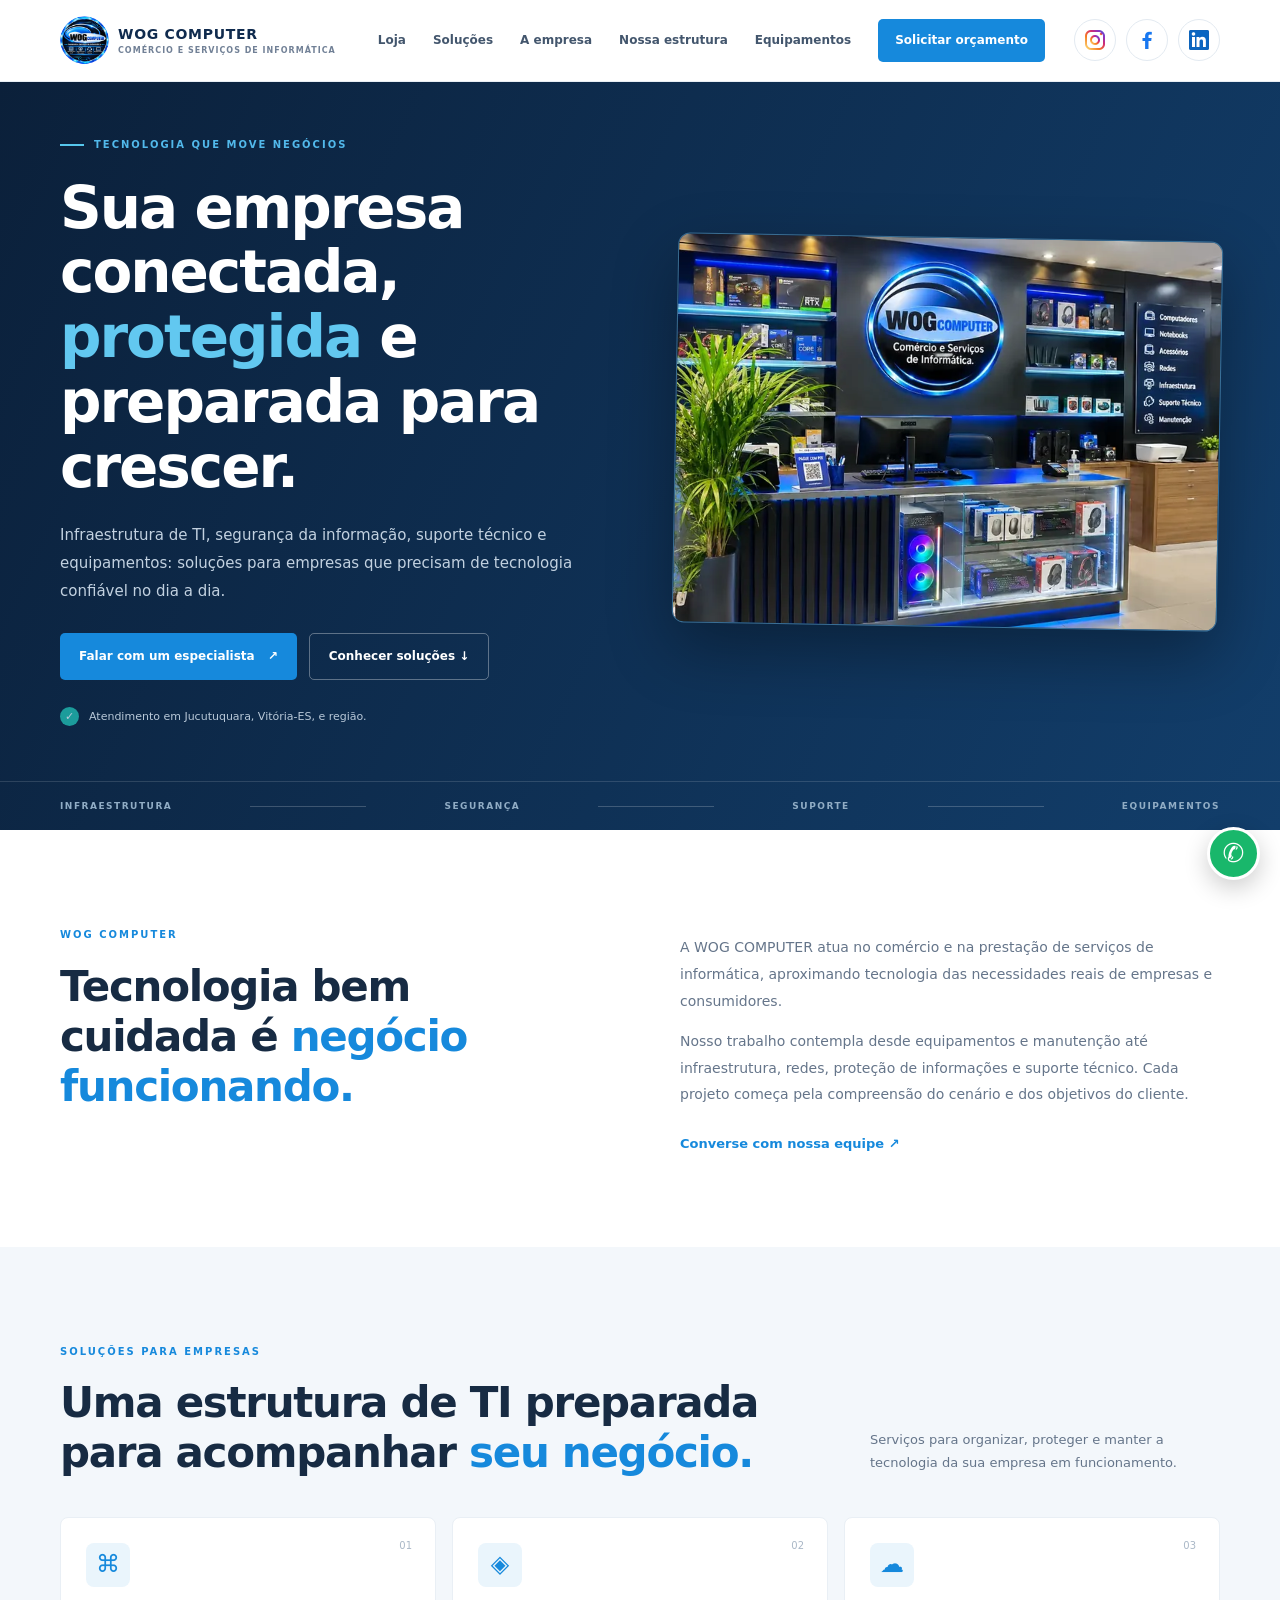
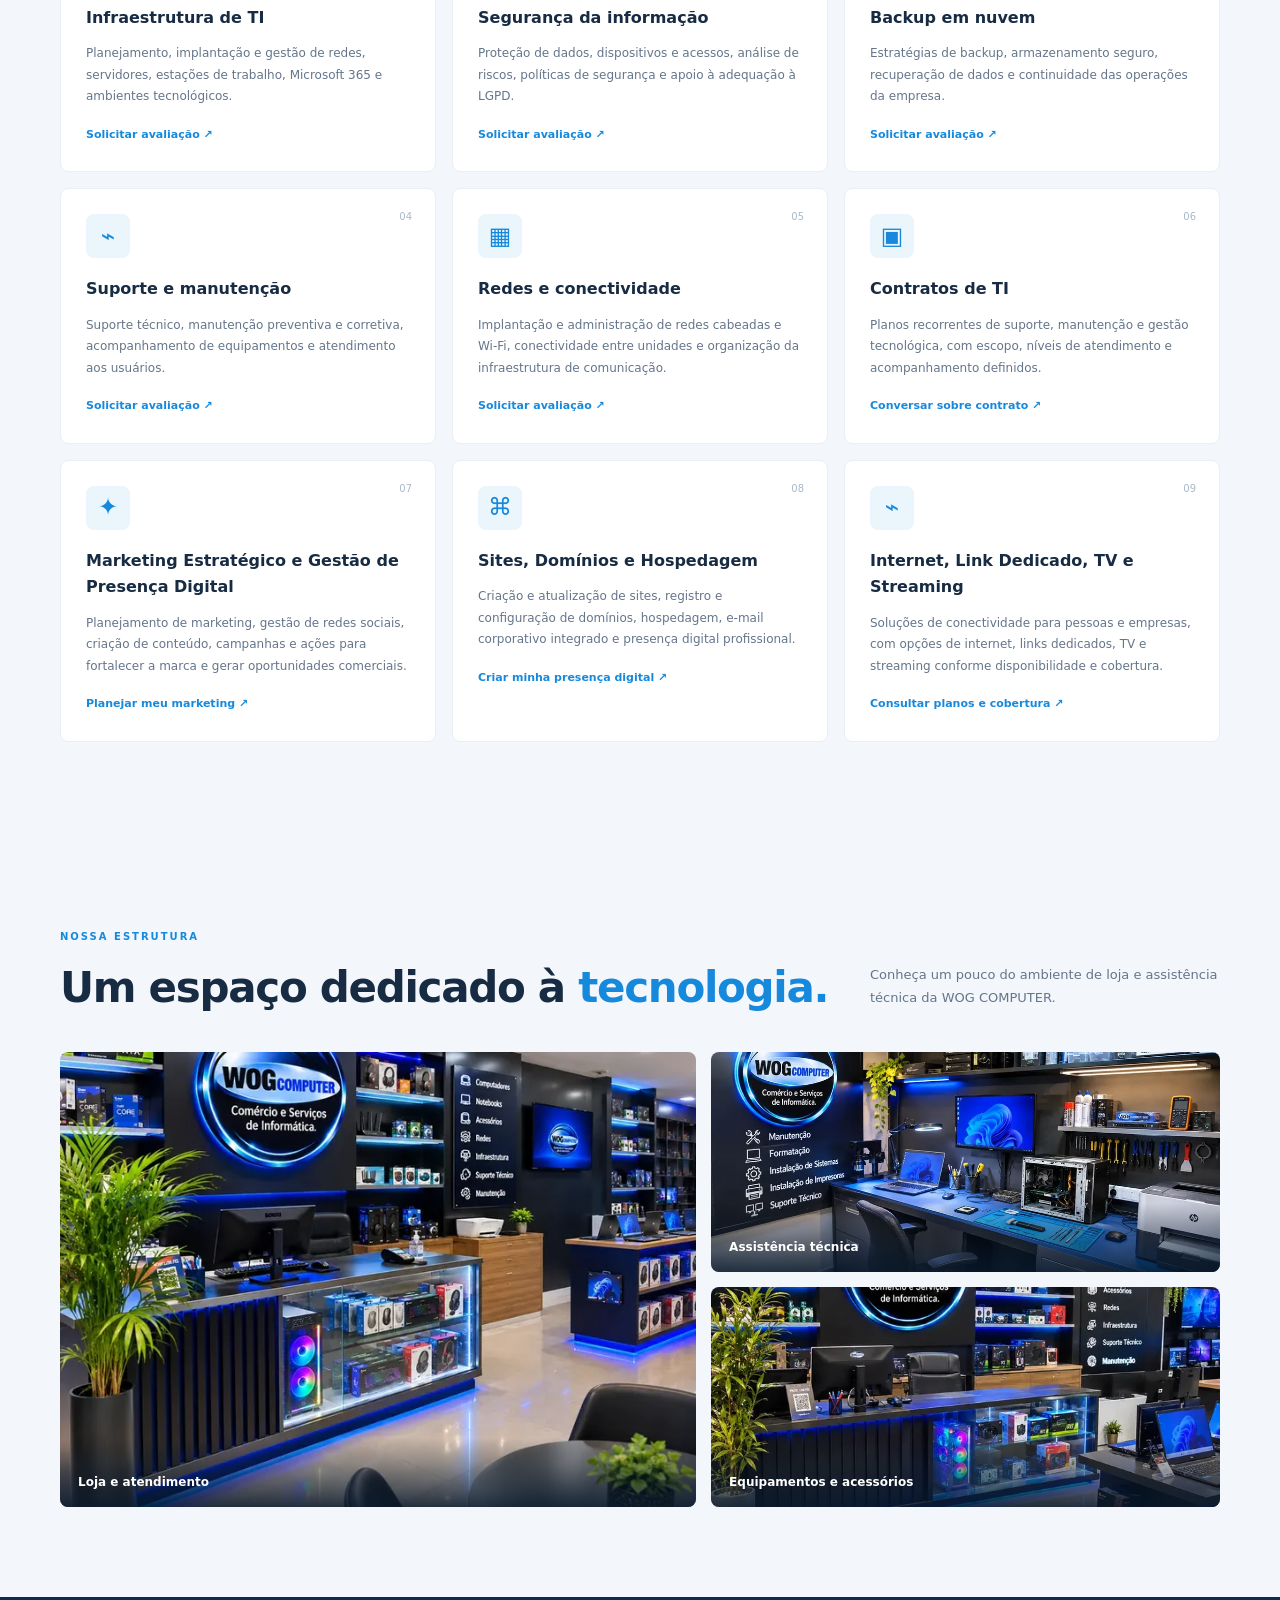
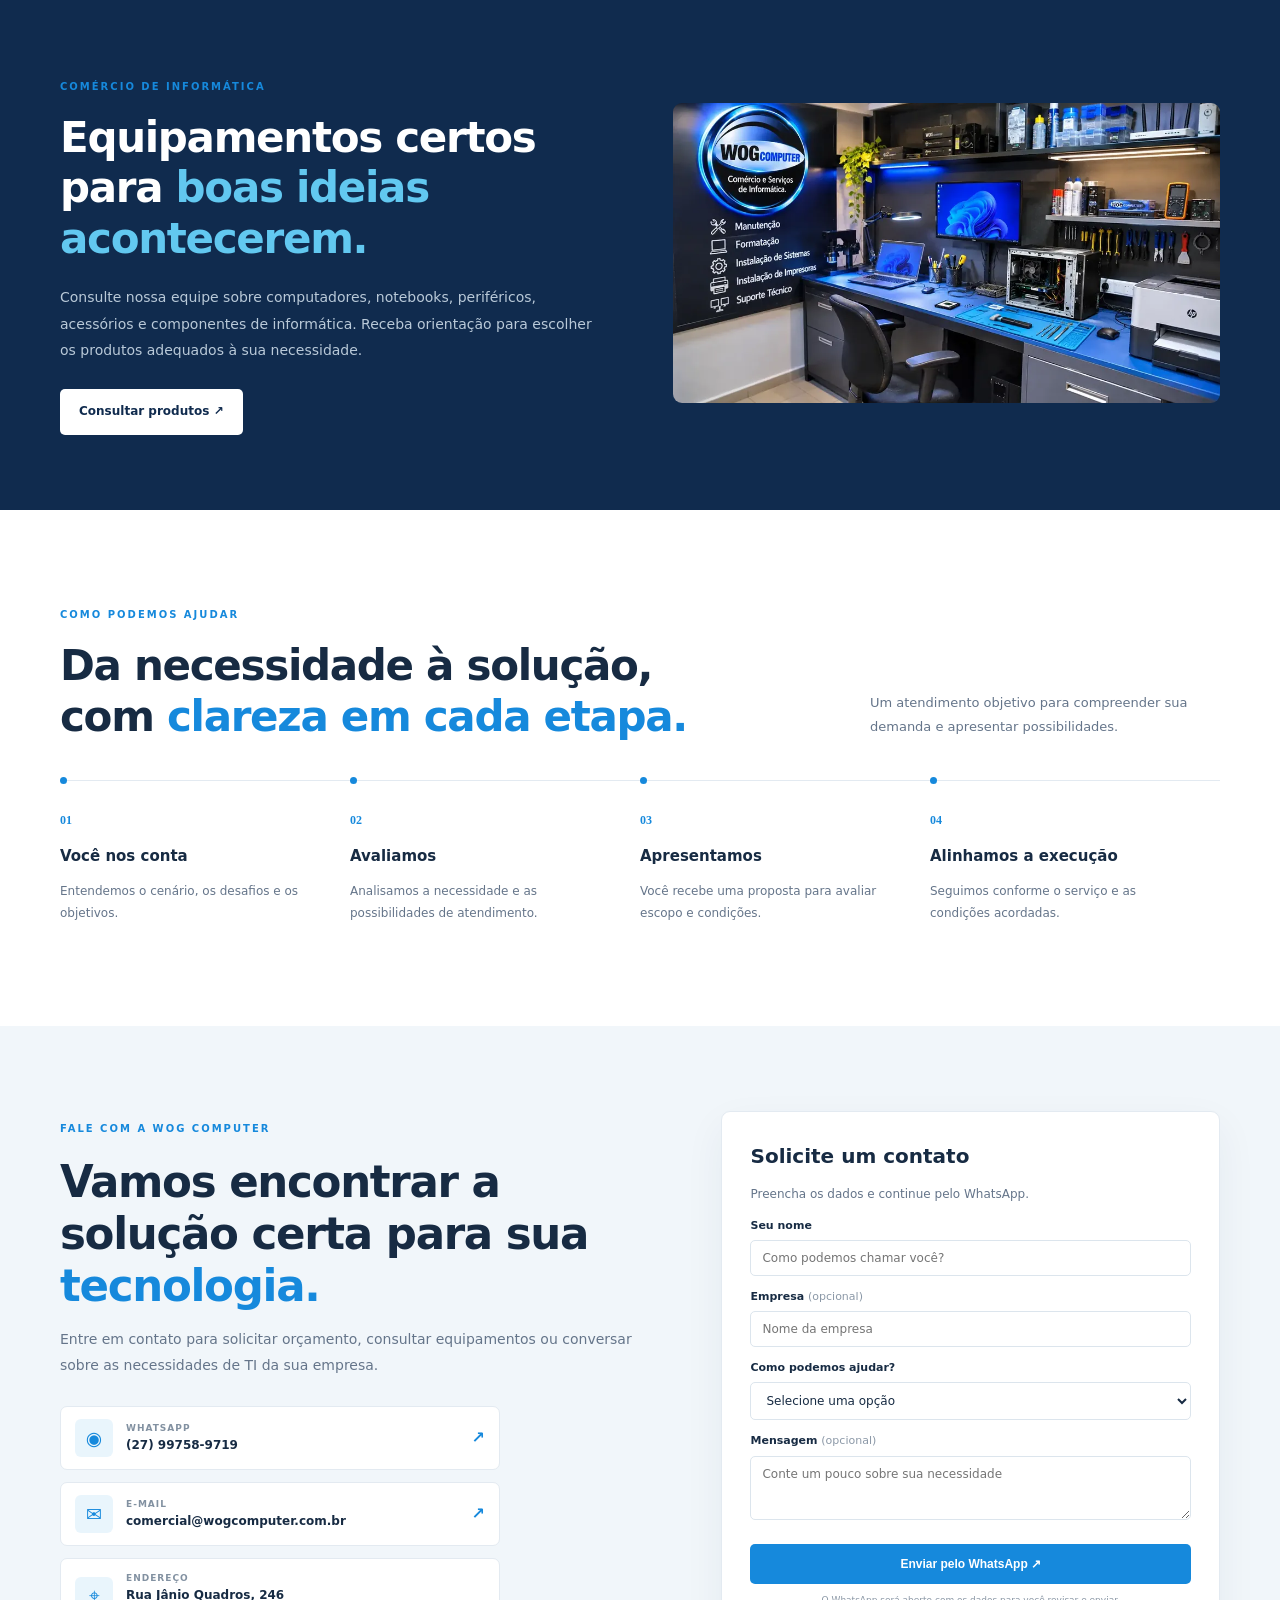
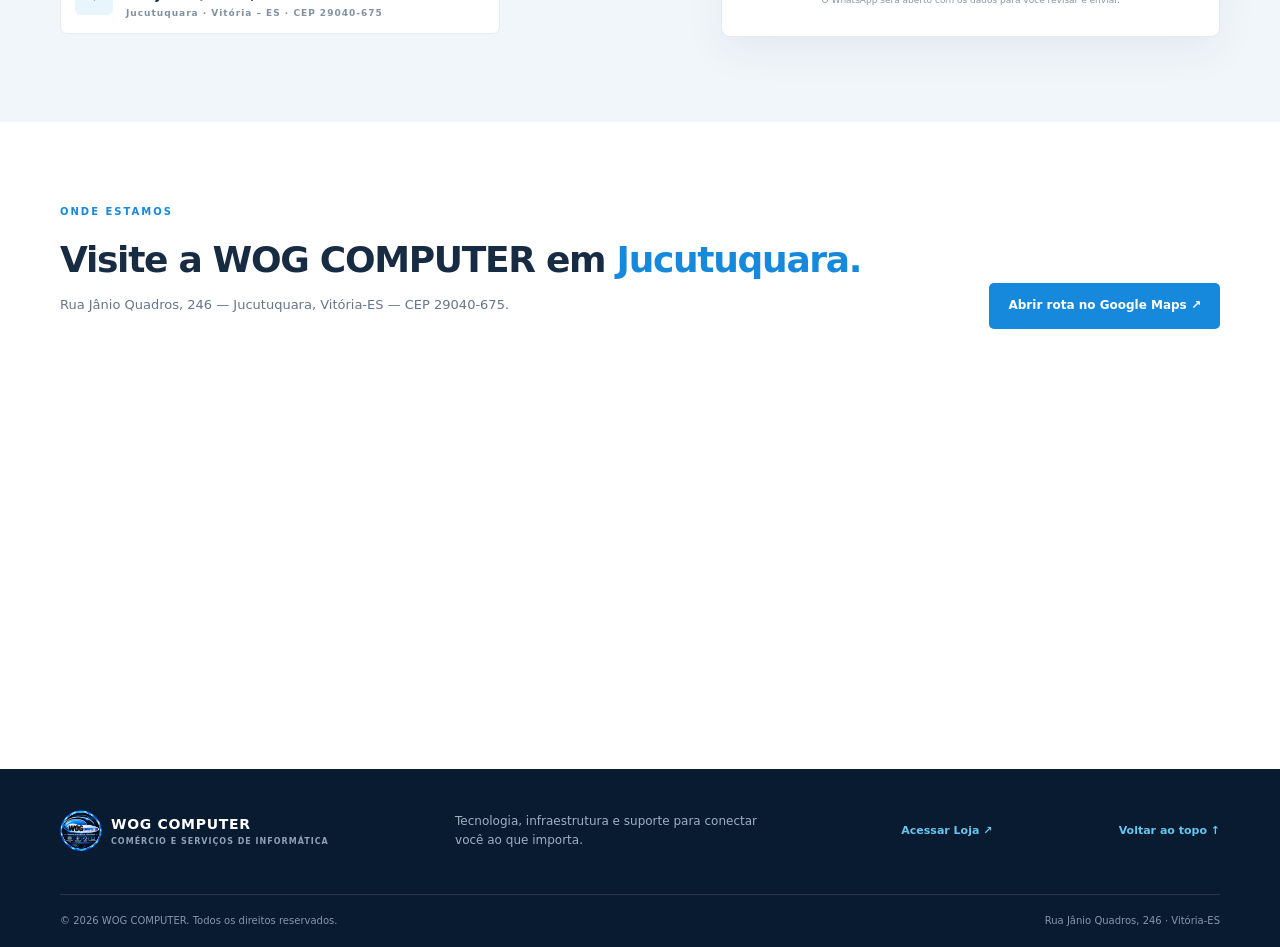
==== commit b543dbe7: "WOG V5 homologacao Cria a estrutura inicial da WOG COMPUTER V5.0.0 na branch de homologação, incluin" ====
--- a/index.html
+++ b/index.html
@@ -54,7 +54,7 @@
         "image": "https://wogcomputer.com.br/assets/og-wogcomputer.jpg",
         "logo": "https://wogcomputer.com.br/assets/logo-wogcomputer.webp",
         "telephone": "+55-27-99758-9719",
-        "email": "wogcomputer@yahoo.com.br",
+        "email": "comercial@wogcomputer.com.br",
         "address": {
           "@type": "PostalAddress",
           "streetAddress": "Rua Jânio Quadros, 246",
@@ -98,6 +98,7 @@
 <a class="brand" href="#inicio"><img src="assets/logo-wogcomputer.webp" width="640" height="640" decoding="async" alt="Logo WOG COMPUTER"><span class="brand-name">WOG COMPUTER<small>COMÉRCIO E SERVIÇOS DE INFORMÁTICA</small></span></a>
 <button class="menu-toggle" aria-label="Abrir menu" aria-expanded="false">☰</button>
 <nav class="nav">
+  <a href="/loja/">Loja</a>
   <a href="#solucoes">Soluções</a>
   <a href="#empresa">A empresa</a>
   <a href="#estrutura">Nossa estrutura</a>
@@ -185,7 +186,7 @@
 <section class="section process"><div class="container"><div class="section-heading"><div><span class="section-kicker">COMO PODEMOS AJUDAR</span><h2>Da necessidade à solução,<br>com <em>clareza em cada etapa.</em></h2></div><p>Um atendimento objetivo para compreender sua demanda e apresentar possibilidades.</p></div><div class="steps"><div class="step"><b>01</b><h3>Você nos conta</h3><p>Entendemos o cenário, os desafios e os objetivos.</p></div><div class="step"><b>02</b><h3>Avaliamos</h3><p>Analisamos a necessidade e as possibilidades de atendimento.</p></div><div class="step"><b>03</b><h3>Apresentamos</h3><p>Você recebe uma proposta para avaliar escopo e condições.</p></div><div class="step"><b>04</b><h3>Alinhamos a execução</h3><p>Seguimos conforme o serviço e as condições acordadas.</p></div></div></div></section>
 
 <section class="contact" id="contato"><div class="container contact-grid"><div><span class="section-kicker">FALE COM A WOG COMPUTER</span><h2>Vamos encontrar a solução certa para sua <em>tecnologia.</em></h2><p>Entre em contato para solicitar orçamento, consultar equipamentos ou conversar sobre as necessidades de TI da sua empresa.</p>
-<div class="contact-items"><a href="https://wa.me/5527997589719" target="_blank" rel="noopener"><span class="contact-symbol">◉</span><span><small>WHATSAPP</small><strong>(27) 99758-9719</strong></span><b>↗</b></a><a href="mailto:wogcomputer@yahoo.com.br"><span class="contact-symbol">✉</span><span><small>E-MAIL</small><strong>wogcomputer@yahoo.com.br</strong></span><b>↗</b></a><div class="address-card"><span class="contact-symbol">⌖</span><span><small>ENDEREÇO</small><strong>Rua Jânio Quadros, 246</strong><small>Jucutuquara · Vitória – ES · CEP 29040-675</small></span></div></div>
+<div class="contact-items"><a href="https://wa.me/5527997589719" target="_blank" rel="noopener"><span class="contact-symbol">◉</span><span><small>WHATSAPP</small><strong>(27) 99758-9719</strong></span><b>↗</b></a><a href="mailto:comercial@wogcomputer.com.br"><span class="contact-symbol">✉</span><span><small>E-MAIL</small><strong>comercial@wogcomputer.com.br</strong></span><b>↗</b></a><div class="address-card"><span class="contact-symbol">⌖</span><span><small>ENDEREÇO</small><strong>Rua Jânio Quadros, 246</strong><small>Jucutuquara · Vitória – ES · CEP 29040-675</small></span></div></div>
 </div><form class="contact-form" id="quote-form"><h3>Solicite um contato</h3><p>Preencha os dados e continue pelo WhatsApp.</p>
 <label for="name">Seu nome</label><input id="name" name="name" required placeholder="Como podemos chamar você?">
 <label for="company">Empresa <span>(opcional)</span></label><input id="company" name="company" placeholder="Nome da empresa">
@@ -195,7 +196,7 @@
 
 <section class="map-section"><div class="container map-heading"><div><span class="section-kicker">ONDE ESTAMOS</span><h2>Visite a WOG COMPUTER em <em>Jucutuquara.</em></h2><p>Rua Jânio Quadros, 246 — Jucutuquara, Vitória-ES — CEP 29040-675.</p></div><a class="btn btn-primary" href="https://www.google.com/maps/search/?api=1&query=Rua%20J%C3%A2nio%20Quadros%2C%20246%2C%20Jucutuquara%2C%20Vit%C3%B3ria%2C%20ES%2C%2029040-675" target="_blank" rel="noopener">Abrir rota no Google Maps ↗</a></div><div class="container"><iframe class="map-frame" title="Mapa da região da WOG COMPUTER em Jucutuquara, Vitória-ES" src="https://www.google.com/maps?q=Rua%20J%C3%A2nio%20Quadros%2C%20246%2C%20Jucutuquara%2C%20Vit%C3%B3ria%2C%20ES%2C%2029040-675&output=embed" loading="lazy" referrerpolicy="no-referrer-when-downgrade"></iframe></div></section>
 </main>
-<footer class="footer"><div class="container footer-top"><a class="brand brand-footer" href="#inicio"><img src="assets/logo-wogcomputer.webp" width="640" height="640" loading="lazy" decoding="async" alt=""><span class="brand-name">WOG COMPUTER<small>COMÉRCIO E SERVIÇOS DE INFORMÁTICA</small></span></a><p>Tecnologia, infraestrutura e suporte para conectar você ao que importa.</p><a class="back-top" href="#inicio">Voltar ao topo ↑</a></div><div class="container footer-bottom"><span>© <span id="year"></span> WOG COMPUTER. Todos os direitos reservados.</span><span>Rua Jânio Quadros, 246 · Vitória-ES</span></div></footer>
+<footer class="footer"><div class="container footer-top"><a class="brand brand-footer" href="#inicio"><img src="assets/logo-wogcomputer.webp" width="640" height="640" loading="lazy" decoding="async" alt=""><span class="brand-name">WOG COMPUTER<small>COMÉRCIO E SERVIÇOS DE INFORMÁTICA</small></span></a><p>Tecnologia, infraestrutura e suporte para conectar você ao que importa.</p><a class="back-top" href="/loja/">Acessar Loja ↗</a><a class="back-top" href="#inicio">Voltar ao topo ↑</a></div><div class="container footer-bottom"><span>© <span id="year"></span> WOG COMPUTER. Todos os direitos reservados.</span><span>Rua Jânio Quadros, 246 · Vitória-ES</span></div></footer>
 <a class="whatsapp-float" href="https://wa.me/5527997589719?text=Ol%C3%A1%21%20Vim%20pelo%20site%20da%20WOG%20COMPUTER." target="_blank" rel="noopener" aria-label="Fale com a WOG COMPUTER pelo WhatsApp">✆</a>
 <script src="script.js?v=3.0.0" defer></script>
 </body></html>
